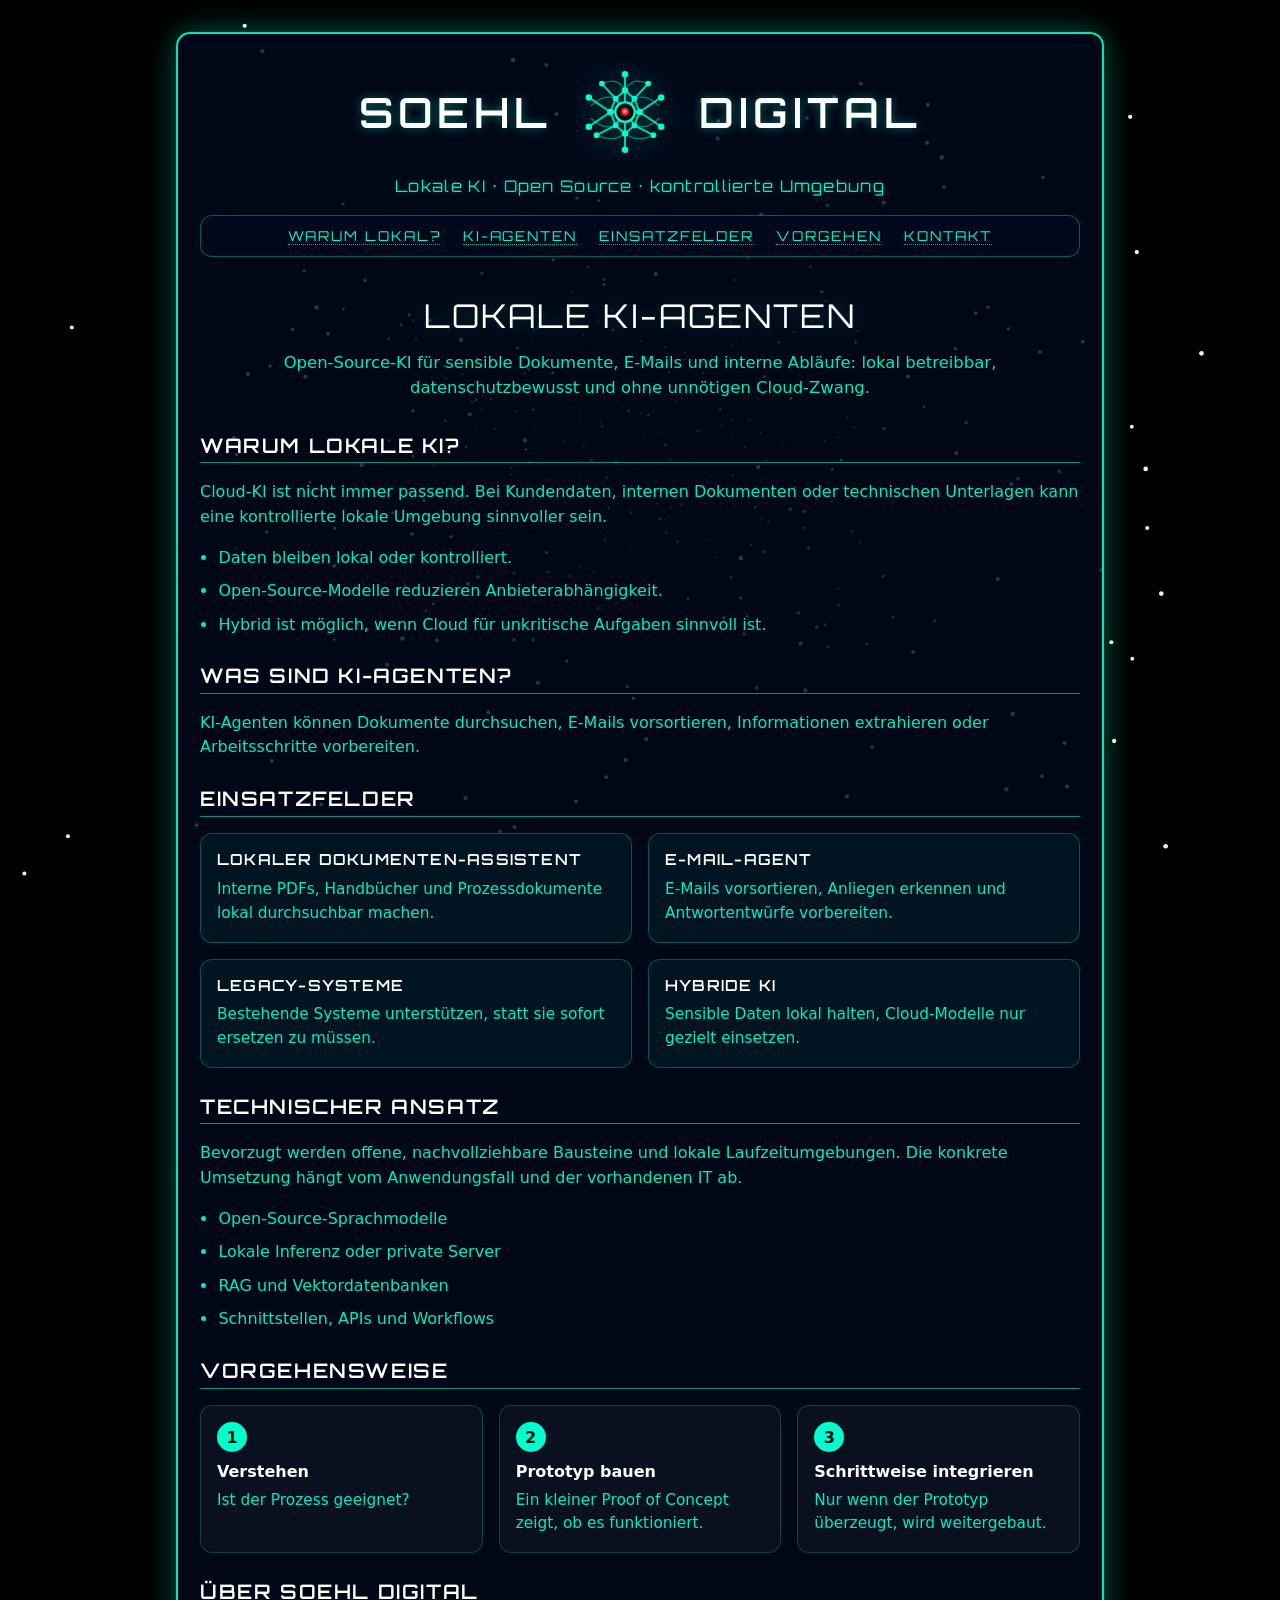
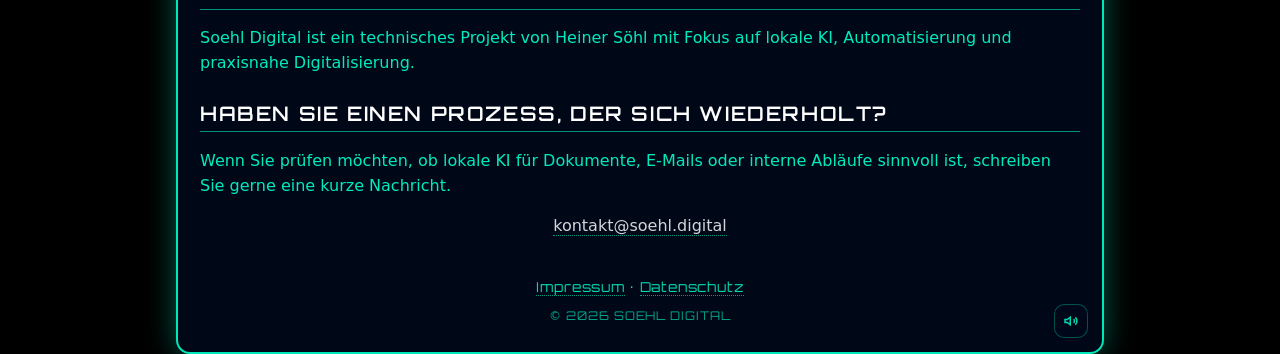
==== index.html @ 7be499fd "-" ====
﻿<!DOCTYPE html>
<html lang="de">
<head>
<meta charset="UTF-8">
<title>Soehl Digital – Lokale KI-Agenten mit Open-Source-Modellen</title>
<meta name="viewport" content="width=device-width, initial-scale=1.0">
<meta name="description" content="Soehl Digital entwickelt und erprobt lokale KI-Agenten auf Basis von Open-Source-Modellen – für sensible Dokumente, E-Mails und Geschäftsprozesse ohne unnötigen Cloud-Zwang.">
<meta name="robots" content="index,follow">
<link rel="canonical" href="https://soehl.digital/">

<!-- Open Graph -->
<meta property="og:type" content="website">
<meta property="og:url" content="https://soehl.digital/">
<meta property="og:title" content="Söhl Digital">
<meta property="og:description" content="Lokale KI-Agenten mit Open-Source-Modellen für sensible Dokumente, E-Mails und Geschäftsprozesse.">
<meta property="og:image" content="https://soehl.digital/og.png">

<meta name="twitter:card" content="summary_large_image">
<link rel="icon" href="/favicon.svg" type="image/svg+xml">

<style>
/* ===============================
   LOCAL FONT: Orbitron
   =============================== */
@font-face {
  font-family: "OrbitronLocal";
  src: url("/assets/fonts/orbitron-400.woff2") format("woff2");
  font-weight: 400;
  font-style: normal;
  font-display: swap;
}

@font-face {
  font-family: "OrbitronLocal";
  src: url("/assets/fonts/orbitron-600.woff2") format("woff2");
  font-weight: 600;
  font-style: normal;
  font-display: swap;
}

/* =============================== */

:root { color-scheme: dark; }

html, body {
  margin: 0;
  height: 100%;
  background: #000;
  color: #00FFCC;
  font-family:
    "Segoe UI",
    "Bahnschrift",
    system-ui,
    sans-serif;
}

/* --- STARFIELD --- */
#starfield{
  position: fixed;
  inset: 0;
  width: 100vw;
  height: 100vh;
  z-index: 0;
  pointer-events: none;
}

/* --- CONTENT --- */
.panel {
  position: relative;
  z-index: 2;
  max-width: 880px;
  margin: 2rem auto;
  padding: 1.4rem 1.4rem 1.8rem;
  background: rgba(0,10,30,.82);
  border: 2px solid rgba(0,255,204,.9);
  border-radius: 14px;
  box-shadow: 0 0 30px rgba(0,255,204,.35);
}

@supports not ((-webkit-backdrop-filter: blur(1px)) or (backdrop-filter: blur(1px))) {
  .panel {
    background: rgba(0,10,30,.60);
  }
  .navbar,
  .sound-toggle {
    backdrop-filter: none;
    -webkit-backdrop-filter: none;
  }
}

.brand {
  display: flex;
  align-items: center;
  justify-content: center;
  gap: clamp(.8rem, 3vw, 1.4rem);
  margin: .2rem 0 .75rem;
}

.brand-word {
  font-family: "OrbitronLocal", "Bahnschrift", "Segoe UI", system-ui, sans-serif;
  color: #fff;
  font-size: 2.6rem;
  letter-spacing: .12em;
  text-transform: uppercase;
  text-shadow: 0 0 10px rgba(0,255,204,.4);
}

.brand-logo {
  width: clamp(68px, 13vw, 104px);
  height: auto;
  flex: 0 0 auto;
  filter: drop-shadow(0 0 18px rgba(0,255,204,.38));
}

.tagline {
  font-family: "OrbitronLocal", "Bahnschrift", "Segoe UI", system-ui, sans-serif;
  text-align: center;
  letter-spacing: .08em;
  opacity: .95;
  margin-bottom: 1.2rem;
  text-shadow: 0 0 6px rgba(0,255,204,.25);
}

.hero {
  padding: 1rem 0 .4rem;
}

.hero-title {
  max-width: 760px;
  margin: 0 auto .9rem;
  color: #fff;
  font-family: "OrbitronLocal", "Bahnschrift", "Segoe UI", system-ui, sans-serif;
  font-size: clamp(1.35rem, 3.4vw, 2.05rem);
  line-height: 1.16;
  letter-spacing: .06em;
  text-align: center;
  text-transform: uppercase;
  text-shadow: 0 0 18px rgba(0,255,204,.22);
}

.hero-copy {
  max-width: 760px;
  margin: 0 auto;
  text-align: center;
}

.navbar {
  display: flex;
  justify-content: center;
  gap: 1.4rem;
  padding: .7rem;
  margin-bottom: 1.5rem;
  background: rgba(0,10,30,.6);
  border: 1px solid rgba(0,255,204,.35);
  border-radius: 12px;
  backdrop-filter: blur(8px);
}

.navbar a {
  font-family: "OrbitronLocal", "Bahnschrift", "Segoe UI", system-ui, sans-serif;
  color: #00FFCC;
  text-decoration: none;
  text-transform: uppercase;
  font-size: .85rem;
  letter-spacing: .14em;
  border-bottom: 1px dotted rgba(0,255,204,.7);
}

.navbar a:hover {
  color: #fff;
  border-color: #fff;
}

h2 {
  font-family: "OrbitronLocal", "Bahnschrift", "Segoe UI", system-ui, sans-serif;
  color: #fff;
  font-size: 1.25rem;
  letter-spacing: .08em;
  text-transform: uppercase;
  border-bottom: 1px solid rgba(0,255,204,.55);
  padding-bottom: .3rem;
  margin-top: 1.6rem;
}

p {
  font-size: 1rem;
  line-height: 1.55;
  opacity: .92;
}

strong {
  color: #fff;
}

.lead {
  font-size: 1.03rem;
  line-height: 1.55;
}

.grid {
  display: grid;
  grid-template-columns: repeat(2, minmax(0, 1fr));
  gap: 1rem;
  margin: 1rem 0 1.25rem;
}

.card {
  padding: 1rem;
  background: rgba(0,255,204,.055);
  border: 1px solid rgba(0,255,204,.28);
  border-radius: 12px;
}

.card h3 {
  font-family: "OrbitronLocal", "Bahnschrift", "Segoe UI", system-ui, sans-serif;
  margin: 0 0 .55rem;
  color: #fff;
  font-size: .95rem;
  letter-spacing: .08em;
  text-transform: uppercase;
}

.card p {
  margin: 0;
  font-size: .96rem;
}

.service-list {
  margin: .8rem 0 0;
  padding-left: 1.15rem;
}

.service-list li {
  margin: .55rem 0;
  line-height: 1.55;
  opacity: .92;
}

.steps {
  display: grid;
  grid-template-columns: repeat(3, minmax(0, 1fr));
  gap: 1rem;
  margin: 1rem 0 1.25rem;
}

.step {
  padding: 1rem;
  background: rgba(255,255,255,.035);
  border: 1px solid rgba(0,255,204,.22);
  border-radius: 12px;
}

.step-number {
  display: inline-grid;
  place-items: center;
  width: 30px;
  height: 30px;
  margin-bottom: .65rem;
  color: #00110e;
  background: #00FFCC;
  border-radius: 999px;
  font-weight: 700;
}

.step h3 {
  margin: 0 0 .45rem;
  color: #fff;
  font-size: 1rem;
}

.step p {
  margin: 0;
  font-size: .96rem;
}

.contact-mail {
  text-decoration: none;
  border-bottom: none;
  opacity: .9;
  color: #fff;
  border-bottom: 1px dotted rgba(0,255,204,.7);
}

.contact-line {
  text-align: center;
}

.contact-mail:hover {  
  color: #fff;
  border-bottom: 1px dotted #fff;
}


footer {
  font-family: "OrbitronLocal", "Bahnschrift", "Segoe UI", system-ui, sans-serif;
  text-align: center;
  margin-top: 2.4rem;
  font-size: .85rem;
  opacity: .85;
  letter-spacing: .06em;

  display: flex;
  flex-direction: column;
  align-items: center;
  gap: .45rem;
}

footer a{
  color:#00FFCC;
  text-decoration:none;
  border-bottom: 1px dotted rgba(0,255,204,.7);
}
footer a:hover{
  color:#fff;
  border-color:#fff;
}

/* --- Footer layout refinement --- */
.footer-links {
  margin-bottom: .4rem;
}

.footer-copy {
  font-size: .75rem;
  opacity: .75;
  letter-spacing: .08em;
}


/* --- SOUND TOGGLE (bottom-right in panel) --- */
.sound-toggle{
  position: absolute;
  right: 14px;
  bottom: 14px;
  z-index: 10;
  width: 34px;
  height: 34px;
  display: grid;
  place-items: center;
  background: rgba(0,10,30,.45);
  border: 1px solid rgba(0,255,204,.35);
  border-radius: 10px;
  cursor: pointer;
  user-select: none;
  -webkit-tap-highlight-color: transparent;
  backdrop-filter: blur(8px);
  opacity: .85;
  pointer-events: auto;
}
.sound-toggle:hover { opacity: 1; border-color: rgba(0,255,204,.65); }
.sound-toggle svg { width: 18px; height: 18px; fill: none; stroke: #00FFCC; stroke-width: 2; }
.sound-toggle .slash { display: none; }
.sound-toggle.muted .slash { display: block; }
.sound-toggle.muted .waves { opacity: .18; }

.sound-toggle {
  -webkit-tap-highlight-color: transparent;
  -webkit-appearance: none;
  appearance: none;
}

.sound-toggle:focus {
  outline: none;
}

.sound-toggle:focus-visible {
  outline: 2px solid rgba(0,255,204,.55);
  outline-offset: 4px;
  border-radius: 999px;
}

/* --- Mobile fixes --- */
@media (max-width: 560px) {
  .panel{
    margin: 1rem auto;
    padding: 1.1rem 1.0rem 1.3rem;
  }
  .brand{
    gap: .55rem;
  }
  .brand-word{
    font-size: clamp(1.35rem, 9vw, 2.05rem);
    letter-spacing: .07em;
  }
  .brand-logo{
    width: clamp(56px, 18vw, 72px);
  }
  .tagline{
    font-size: .95rem;
    letter-spacing: .06em;
  }
  .navbar{
    flex-wrap: wrap;
    gap: .7rem 1.0rem;
    padding: .65rem .7rem;
  }
  .navbar a{
    font-size: .78rem;
    letter-spacing: .10em;
    white-space: nowrap;
  }
  .grid{
    grid-template-columns: 1fr;
  }
  .steps{
    grid-template-columns: 1fr;
  }
  .sound-toggle{
    top: auto;
    right: 14px;
    bottom: 14px;
  }
}

/* Accessibility */
@media (prefers-reduced-motion: reduce) {
  #starfield { display: none; }
}
</style>
</head>

<body>

<canvas id="starfield"></canvas>

<div class="panel">
  <h1 class="brand" aria-label="Soehl Digital">
    <span class="brand-word">Soehl</span>
    <img class="brand-logo" src="/assets/logo.svg" alt="">
    <span class="brand-word">Digital</span>
  </h1>
  <div class="tagline">Lokale KI · Open Source · kontrollierte Umgebung</div>

  <nav class="navbar">
    <a href="#warum">Warum lokal?</a>
    <a href="#agenten">KI-Agenten</a>
    <a href="#einsatzfelder">Einsatzfelder</a>
    <a href="#vorgehen">Vorgehen</a>
    <a href="#kontakt">Kontakt</a>
  </nav>

  <section class="hero" id="start">
    <div class="hero-title">Lokale KI-Agenten</div>
    <p class="lead hero-copy">
      Open-Source-KI für sensible Dokumente, E-Mails und interne Abläufe:
      lokal betreibbar, datenschutzbewusst und ohne unnötigen Cloud-Zwang.
    </p>
  </section>

  <section id="warum">
    <h2>Warum lokale KI?</h2>
    <p>
      Cloud-KI ist nicht immer passend. Bei Kundendaten, internen Dokumenten oder technischen
      Unterlagen kann eine kontrollierte lokale Umgebung sinnvoller sein.
    </p>
    <ul class="service-list">
      <li>Daten bleiben lokal oder kontrolliert.</li>
      <li>Open-Source-Modelle reduzieren Anbieterabhängigkeit.</li>
      <li>Hybrid ist möglich, wenn Cloud für unkritische Aufgaben sinnvoll ist.</li>
    </ul>
  </section>

  <section id="agenten">
    <h2>Was sind KI-Agenten?</h2>
    <p>
      KI-Agenten können Dokumente durchsuchen, E-Mails vorsortieren, Informationen extrahieren
      oder Arbeitsschritte vorbereiten.
    </p>
  </section>

  <section id="einsatzfelder">
    <h2>Einsatzfelder</h2>
    <div class="grid">
      <article class="card">
        <h3>Lokaler Dokumenten-Assistent</h3>
        <p>Interne PDFs, Handbücher und Prozessdokumente lokal durchsuchbar machen.</p>
      </article>
      <article class="card">
        <h3>E-Mail-Agent</h3>
        <p>E-Mails vorsortieren, Anliegen erkennen und Antwortentwürfe vorbereiten.</p>
      </article>
      <article class="card">
        <h3>Legacy-Systeme</h3>
        <p>Bestehende Systeme unterstützen, statt sie sofort ersetzen zu müssen.</p>
      </article>
      <article class="card">
        <h3>Hybride KI</h3>
        <p>Sensible Daten lokal halten, Cloud-Modelle nur gezielt einsetzen.</p>
      </article>
    </div>
  </section>

  <section id="technik">
    <h2>Technischer Ansatz</h2>
    <p>
      Bevorzugt werden offene, nachvollziehbare Bausteine und lokale Laufzeitumgebungen.
      Die konkrete Umsetzung hängt vom Anwendungsfall und der vorhandenen IT ab.
    </p>
    <ul class="service-list">
      <li>Open-Source-Sprachmodelle</li>
      <li>Lokale Inferenz oder private Server</li>
      <li>RAG und Vektordatenbanken</li>
      <li>Schnittstellen, APIs und Workflows</li>
    </ul>
  </section>

  <section id="vorgehen">
    <h2>Vorgehensweise</h2>
    <div class="steps">
      <article class="step">
        <div class="step-number">1</div>
        <h3>Verstehen</h3>
        <p>Ist der Prozess geeignet?</p>
      </article>
      <article class="step">
        <div class="step-number">2</div>
        <h3>Prototyp bauen</h3>
        <p>Ein kleiner Proof of Concept zeigt, ob es funktioniert.</p>
      </article>
      <article class="step">
        <div class="step-number">3</div>
        <h3>Schrittweise integrieren</h3>
        <p>Nur wenn der Prototyp überzeugt, wird weitergebaut.</p>
      </article>
    </div>
  </section>

  <section id="ueber">
    <h2>Über Soehl Digital</h2>
    <p>
      Soehl Digital ist ein technisches Projekt von Heiner Söhl mit Fokus auf lokale KI,
      Automatisierung und praxisnahe Digitalisierung.
    </p>
  </section>

  <section id="kontakt">
    <h2>Haben Sie einen Prozess, der sich wiederholt?</h2>
    <p>
      Wenn Sie prüfen möchten, ob lokale KI für Dokumente, E-Mails oder interne Abläufe sinnvoll ist,
      schreiben Sie gerne eine kurze Nachricht.
    </p>
    <p class="contact-line"><a href="mailto:kontakt@soehl.digital" class="contact-mail">kontakt@soehl.digital</a></p>
  </section>

  <footer>
    <div class="footer-links">
      <a href="/impressum.html">Impressum</a> ·
      <a href="/datenschutz.html">Datenschutz</a>
    </div>
    <div class="footer-copy">
      © <span id="year"></span> SOEHL DIGITAL
    </div>
  </footer>

  <!-- Sound button INSIDE panel -->
  <button class="sound-toggle" id="soundBtn" type="button"
          aria-label="Sound umschalten" title="Sound">
    <svg viewBox="0 0 24 24" aria-hidden="true">
      <path d="M4 10v4h3l4 3V7L7 10H4z" />
      <path class="waves" d="M15.5 9.5a3.5 3.5 0 0 1 0 5" />
      <path class="waves" d="M17.8 7.2a6.5 6.5 0 0 1 0 9.6" />
      <path class="slash" d="M3 3l18 18" />
    </svg>
  </button>
</div>

<script>
(() => {
  // Canonical Host: redirect www -> non-www
  if (location.hostname === "www.soehl.digital") {
    location.replace("https://soehl.digital" + location.pathname + location.search + location.hash);
    return;
  }

  document.getElementById("year").textContent = new Date().getFullYear();

  // DOM refs early (used by starfield centering)
  const soundBtn   = document.getElementById("soundBtn");

  /* ===============================
     STARFIELD
     =============================== */
  const canvas = document.getElementById("starfield");
  const ctx = canvas.getContext("2d", { alpha: false });

  let w=0, h=0, cx=0, cy=0, dpr=1;
  let targetCX = 0, targetCY = 0;
  let stars = [];

  const STAR_SPEED = 1.25;

  // animation run state
  let rafId = 0;
  let running = false;

  function resize() {
    dpr = window.devicePixelRatio || 1;
    w = Math.floor(window.innerWidth * dpr);
    h = Math.floor(window.innerHeight * dpr);
    canvas.width = w;
    canvas.height = h;

    // current center (smoothed towards target)
    cx = w / 2;
    cy = h / 2;

    // default target is viewport center
    targetCX = cx;
    targetCY = cy;

    const count = Math.min(1500, Math.floor((window.innerWidth * window.innerHeight) / 1800));
    stars = Array.from({ length: count }, () => newStar(true));
  }

  function newStar(randomZ) {
    return {
      x: (Math.random() * 2 - 1) * (w/2),
      y: (Math.random() * 2 - 1) * (h/2),
      z: randomZ ? Math.random() * (w/2) : (w/2)
    };
  }

  function centerOnViewport() {
    targetCX = w / 2;
    targetCY = h / 2;
  }

  function draw(now) {
    if (!running) return;

    // smooth center follow (so it's visually elegant)
    const FOLLOW = 0.005; 
    cx += (targetCX - cx) * FOLLOW;
    cy += (targetCY - cy) * FOLLOW;

    ctx.fillStyle = "#000";
    ctx.fillRect(0, 0, w, h);

    const halfW = w / 2;

    for (let i = 0; i < stars.length; i++) {
      const s = stars[i];

      const k = 128 / s.z;
      const x = s.x * k + cx;
      const y = s.y * k + cy;

      s.z -= STAR_SPEED;

      if (s.z <= 1 || x < 0 || x > w || y < 0 || y > h) {
        stars[i] = newStar(false);
        continue;
      }

      const t = 1 - s.z / halfW;
      const alpha = Math.min(1, t + 0.25);
      const r = Math.max(0.7 * dpr, t * 2.5 * dpr);

      ctx.beginPath();
      ctx.arc(x, y, r, 0, Math.PI * 2);
      ctx.fillStyle = `rgba(220,255,250,${alpha})`;
      ctx.fill();
    }

    audioTick();
    rafId = requestAnimationFrame(draw);
  }

  function startAnim() {
    if (running) return;
    running = true;
    rafId = requestAnimationFrame(draw);
  }

  function stopAnim() {
    running = false;
    if (rafId) cancelAnimationFrame(rafId);
    rafId = 0;
  }

  function pokeActivity() {
    if (!running) startAnim();
  }

  window.addEventListener("resize", () => {
    resize();
    centerOnViewport();
    pokeActivity();
  });

  window.addEventListener("visibilitychange", () => {
    if (document.hidden) stopAnim();
    else startAnim();
  });

  window.addEventListener("load", () => {
    resize();
    startAnim();
  });

  /* ===============================
     AMBIENT AUDIO (default on, optional mute)
     =============================== */
  let audioCtx = null;
  let master = null;
  let humGain = null;
  let humLP = null;
  let startedAudio = false;
  let muted = false;

  function createNoiseBuffer(ctx, seconds = 2.0) {
    const sampleRate = ctx.sampleRate;
    const length = Math.floor(sampleRate * seconds);
    const buffer = ctx.createBuffer(1, length, sampleRate);
    const data = buffer.getChannelData(0);

    let last = 0;
    for (let i = 0; i < length; i++) {
      const white = Math.random() * 2 - 1;
      last = (last + 0.02 * white) / 1.02;
      data[i] = last * 2.0;
    }
    return buffer;
  }

  function startAudio() {
    if (startedAudio || !("AudioContext" in window || "webkitAudioContext" in window)) return;
    startedAudio = true;

    audioCtx = new (window.AudioContext || window.webkitAudioContext)();

    master = audioCtx.createGain();
    master.gain.value = muted ? 0.0 : 0.12;
    master.connect(audioCtx.destination);

    const humSrc = audioCtx.createBufferSource();
    humSrc.buffer = createNoiseBuffer(audioCtx, 2.0);
    humSrc.loop = true;

    humLP = audioCtx.createBiquadFilter();
    humLP.type = "lowpass";
    humLP.frequency.value = 150;
    humLP.Q.value = 0.7;

    const humHP = audioCtx.createBiquadFilter();
    humHP.type = "highpass";
    humHP.frequency.value = 18;
    humHP.Q.value = 0.7;

    humGain = audioCtx.createGain();
    humGain.gain.value = 0.82;

    const humLFO = audioCtx.createOscillator();
    humLFO.type = "sine";
    humLFO.frequency.value = 0.08;
    const humLFOGain = audioCtx.createGain();
    humLFOGain.gain.value = 0.10;
    humLFO.connect(humLFOGain).connect(humGain.gain);

    humSrc.connect(humLP).connect(humHP).connect(humGain).connect(master);
    humSrc.start();
    humLFO.start();
  }

  function tryResumeAudio() {
    startAudio();
    if (!audioCtx || muted || audioCtx.state !== "suspended") return;
    audioCtx.resume().catch(() => {});
  }

  function applyMute(immediate = false) {
    soundBtn.classList.toggle("muted", muted);
    soundBtn.setAttribute("aria-label", muted ? "Sound einschalten" : "Sound ausschalten");

    if (!master || !audioCtx) return;
    const target = muted ? 0.0 : 0.12;
    if (immediate) master.gain.value = target;
    else master.gain.setTargetAtTime(target, audioCtx.currentTime, 0.04);
  }

  function audioTick() {
    if (!startedAudio || !audioCtx || !humGain || !humLP) return;

    const pulse = 0.5 + Math.sin(performance.now() / 2400) * 0.5;
    humGain.gain.setTargetAtTime(0.78 + pulse * 0.10, audioCtx.currentTime, 0.08);
    humLP.frequency.setTargetAtTime(135 + pulse * 45, audioCtx.currentTime, 0.08);
  }

  soundBtn.addEventListener("click", (e) => {
    e.preventDefault();
    e.stopPropagation();

    startAudio();
    muted = !muted;
    if (!muted) tryResumeAudio();
    applyMute(false);
    pokeActivity();
  });

  document.addEventListener("pointerdown", () => {
    if (!muted) tryResumeAudio();
  }, { once: true });

  window.addEventListener("load", () => {
    startAudio();
    tryResumeAudio();
    applyMute(true);
  });

})();
</script>

</body>
</html>
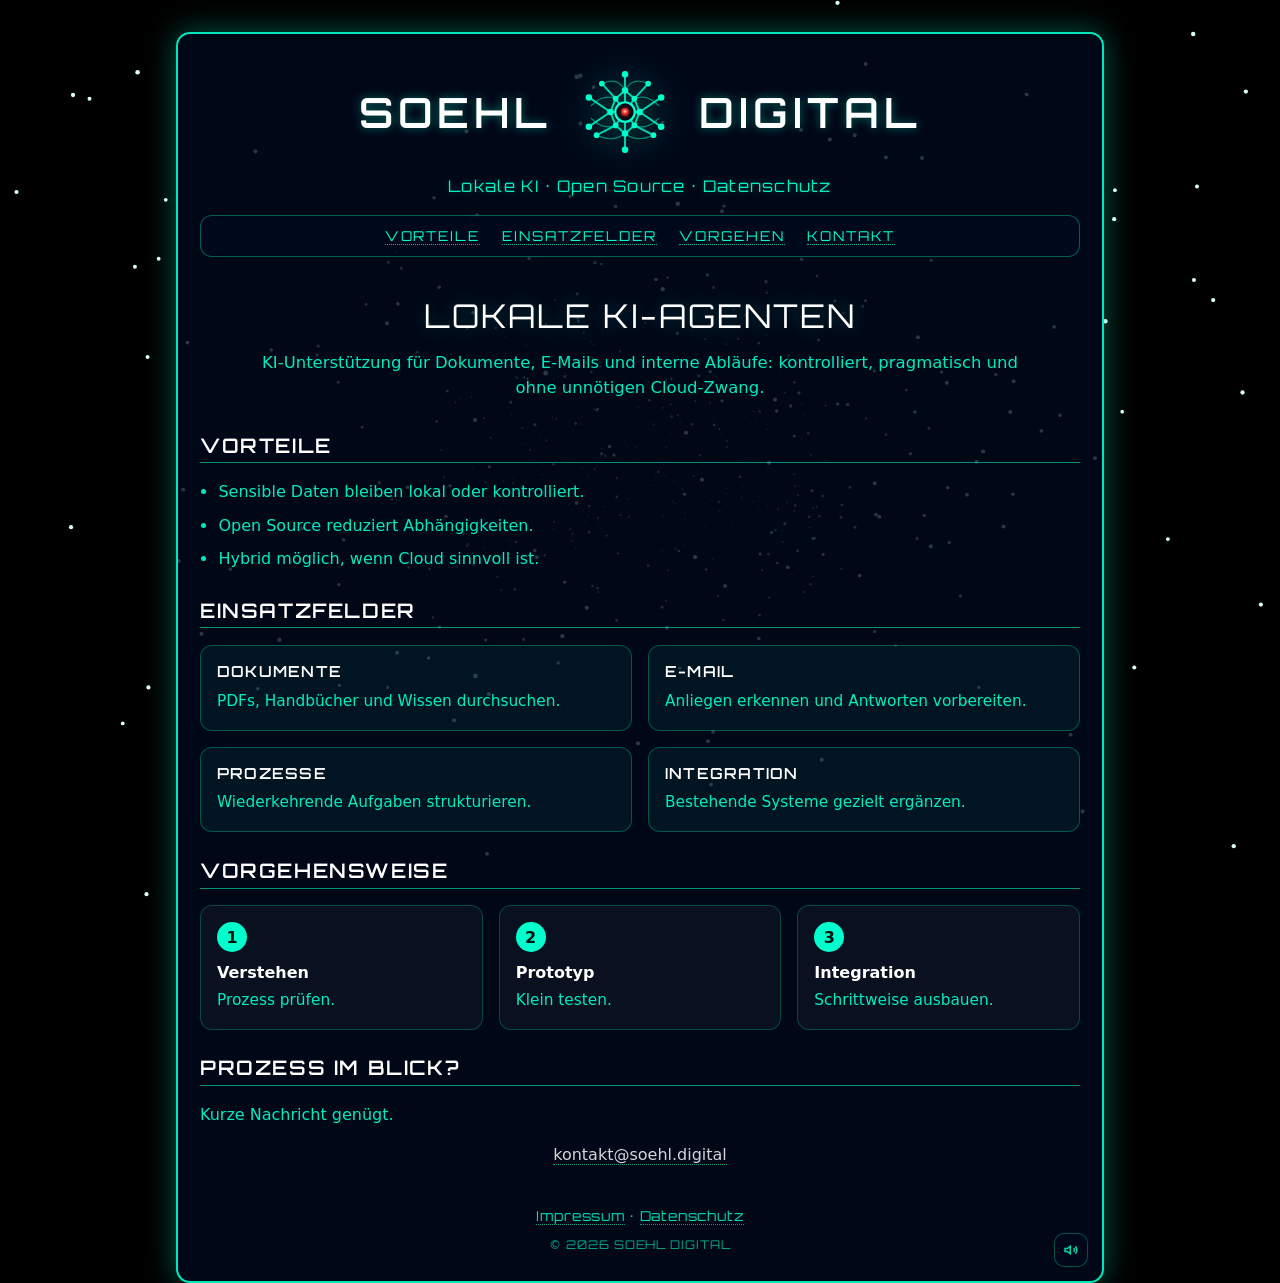
==== commit f16ccab4: "-" ====
--- a/index.html
+++ b/index.html
@@ -429,11 +429,10 @@
     <img class="brand-logo" src="/assets/logo.svg" alt="">
     <span class="brand-word">Digital</span>
   </h1>
-  <div class="tagline">Lokale KI · Open Source · kontrollierte Umgebung</div>
+  <div class="tagline">Lokale KI · Open Source · Datenschutz</div>
 
   <nav class="navbar">
-    <a href="#warum">Warum lokal?</a>
-    <a href="#agenten">KI-Agenten</a>
+    <a href="#warum">Vorteile</a>
     <a href="#einsatzfelder">Einsatzfelder</a>
     <a href="#vorgehen">Vorgehen</a>
     <a href="#kontakt">Kontakt</a>
@@ -442,66 +441,40 @@
   <section class="hero" id="start">
     <div class="hero-title">Lokale KI-Agenten</div>
     <p class="lead hero-copy">
-      Open-Source-KI für sensible Dokumente, E-Mails und interne Abläufe:
-      lokal betreibbar, datenschutzbewusst und ohne unnötigen Cloud-Zwang.
+      KI-Unterstützung für Dokumente, E-Mails und interne Abläufe:
+      kontrolliert, pragmatisch und ohne unnötigen Cloud-Zwang.
     </p>
   </section>
 
   <section id="warum">
-    <h2>Warum lokale KI?</h2>
-    <p>
-      Cloud-KI ist nicht immer passend. Bei Kundendaten, internen Dokumenten oder technischen
-      Unterlagen kann eine kontrollierte lokale Umgebung sinnvoller sein.
-    </p>
+    <h2>Vorteile</h2>
     <ul class="service-list">
-      <li>Daten bleiben lokal oder kontrolliert.</li>
-      <li>Open-Source-Modelle reduzieren Anbieterabhängigkeit.</li>
-      <li>Hybrid ist möglich, wenn Cloud für unkritische Aufgaben sinnvoll ist.</li>
+      <li>Sensible Daten bleiben lokal oder kontrolliert.</li>
+      <li>Open Source reduziert Abhängigkeiten.</li>
+      <li>Hybrid möglich, wenn Cloud sinnvoll ist.</li>
     </ul>
-  </section>
-
-  <section id="agenten">
-    <h2>Was sind KI-Agenten?</h2>
-    <p>
-      KI-Agenten können Dokumente durchsuchen, E-Mails vorsortieren, Informationen extrahieren
-      oder Arbeitsschritte vorbereiten.
-    </p>
   </section>
 
   <section id="einsatzfelder">
     <h2>Einsatzfelder</h2>
     <div class="grid">
       <article class="card">
-        <h3>Lokaler Dokumenten-Assistent</h3>
-        <p>Interne PDFs, Handbücher und Prozessdokumente lokal durchsuchbar machen.</p>
+        <h3>Dokumente</h3>
+        <p>PDFs, Handbücher und Wissen durchsuchen.</p>
       </article>
       <article class="card">
-        <h3>E-Mail-Agent</h3>
-        <p>E-Mails vorsortieren, Anliegen erkennen und Antwortentwürfe vorbereiten.</p>
+        <h3>E-Mail</h3>
+        <p>Anliegen erkennen und Antworten vorbereiten.</p>
       </article>
       <article class="card">
-        <h3>Legacy-Systeme</h3>
-        <p>Bestehende Systeme unterstützen, statt sie sofort ersetzen zu müssen.</p>
+        <h3>Prozesse</h3>
+        <p>Wiederkehrende Aufgaben strukturieren.</p>
       </article>
       <article class="card">
-        <h3>Hybride KI</h3>
-        <p>Sensible Daten lokal halten, Cloud-Modelle nur gezielt einsetzen.</p>
+        <h3>Integration</h3>
+        <p>Bestehende Systeme gezielt ergänzen.</p>
       </article>
     </div>
-  </section>
-
-  <section id="technik">
-    <h2>Technischer Ansatz</h2>
-    <p>
-      Bevorzugt werden offene, nachvollziehbare Bausteine und lokale Laufzeitumgebungen.
-      Die konkrete Umsetzung hängt vom Anwendungsfall und der vorhandenen IT ab.
-    </p>
-    <ul class="service-list">
-      <li>Open-Source-Sprachmodelle</li>
-      <li>Lokale Inferenz oder private Server</li>
-      <li>RAG und Vektordatenbanken</li>
-      <li>Schnittstellen, APIs und Workflows</li>
-    </ul>
   </section>
 
   <section id="vorgehen">
@@ -510,34 +483,25 @@
       <article class="step">
         <div class="step-number">1</div>
         <h3>Verstehen</h3>
-        <p>Ist der Prozess geeignet?</p>
+        <p>Prozess prüfen.</p>
       </article>
       <article class="step">
         <div class="step-number">2</div>
-        <h3>Prototyp bauen</h3>
-        <p>Ein kleiner Proof of Concept zeigt, ob es funktioniert.</p>
+        <h3>Prototyp</h3>
+        <p>Klein testen.</p>
       </article>
       <article class="step">
         <div class="step-number">3</div>
-        <h3>Schrittweise integrieren</h3>
-        <p>Nur wenn der Prototyp überzeugt, wird weitergebaut.</p>
+        <h3>Integration</h3>
+        <p>Schrittweise ausbauen.</p>
       </article>
     </div>
   </section>
 
-  <section id="ueber">
-    <h2>Über Soehl Digital</h2>
+  <section id="kontakt">
+    <h2>Prozess im Blick?</h2>
     <p>
-      Soehl Digital ist ein technisches Projekt von Heiner Söhl mit Fokus auf lokale KI,
-      Automatisierung und praxisnahe Digitalisierung.
-    </p>
-  </section>
-
-  <section id="kontakt">
-    <h2>Haben Sie einen Prozess, der sich wiederholt?</h2>
-    <p>
-      Wenn Sie prüfen möchten, ob lokale KI für Dokumente, E-Mails oder interne Abläufe sinnvoll ist,
-      schreiben Sie gerne eine kurze Nachricht.
+      Kurze Nachricht genügt.
     </p>
     <p class="contact-line"><a href="mailto:kontakt@soehl.digital" class="contact-mail">kontakt@soehl.digital</a></p>
   </section>
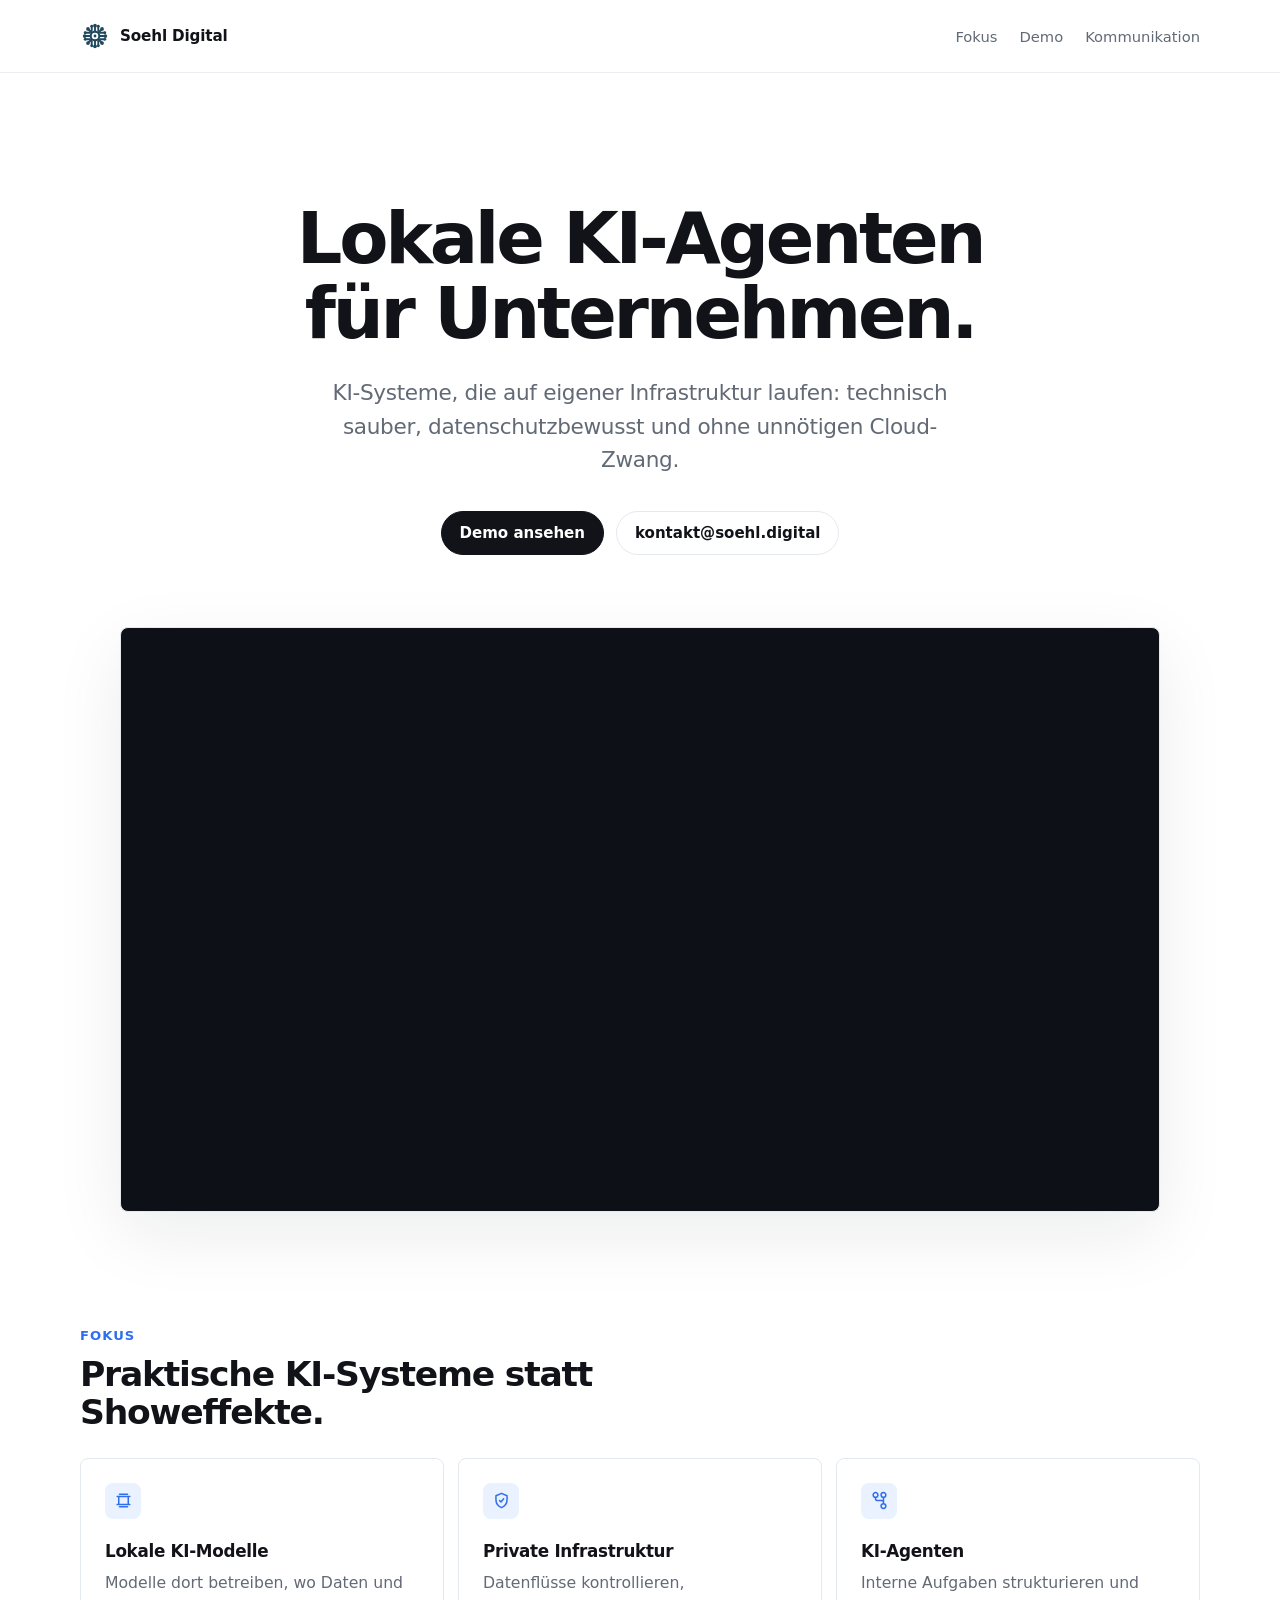
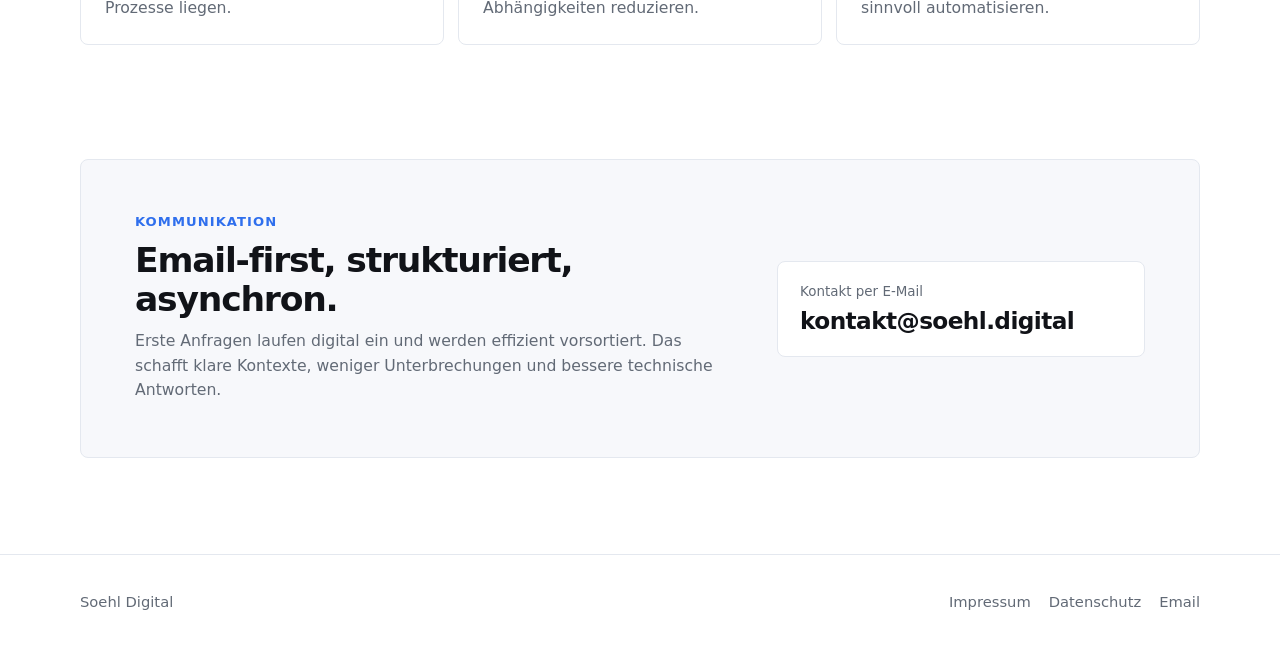
==== commit 727e24c3: "überarbeitet" ====
--- a/index.html
+++ b/index.html
@@ -1,778 +1,582 @@
-﻿<!DOCTYPE html>
+<!DOCTYPE html>
 <html lang="de">
 <head>
 <meta charset="UTF-8">
-<title>Soehl Digital – Lokale KI-Agenten mit Open-Source-Modellen</title>
 <meta name="viewport" content="width=device-width, initial-scale=1.0">
-<meta name="description" content="Soehl Digital entwickelt und erprobt lokale KI-Agenten auf Basis von Open-Source-Modellen – für sensible Dokumente, E-Mails und Geschäftsprozesse ohne unnötigen Cloud-Zwang.">
+<title>Soehl Digital - Lokale KI-Agenten für Unternehmen</title>
+<meta name="description" content="Soehl Digital entwickelt lokale und private KI-Systeme, KI-Agenten und Automatisierung für Unternehmen - pragmatisch, technisch sauber und ohne Cloud-Zwang.">
 <meta name="robots" content="index,follow">
+<meta name="theme-color" content="#ffffff">
 <link rel="canonical" href="https://soehl.digital/">
-
-<!-- Open Graph -->
+<link rel="icon" href="/favicon.svg" type="image/svg+xml">
+
 <meta property="og:type" content="website">
 <meta property="og:url" content="https://soehl.digital/">
-<meta property="og:title" content="Söhl Digital">
-<meta property="og:description" content="Lokale KI-Agenten mit Open-Source-Modellen für sensible Dokumente, E-Mails und Geschäftsprozesse.">
+<meta property="og:title" content="Soehl Digital - Lokale KI-Agenten">
+<meta property="og:description" content="Private AI-Systeme und KI-Agenten, die auf eigener Infrastruktur laufen.">
 <meta property="og:image" content="https://soehl.digital/og.png">
-
+<meta property="og:locale" content="de_DE">
 <meta name="twitter:card" content="summary_large_image">
-<link rel="icon" href="/favicon.svg" type="image/svg+xml">
 
 <style>
-/* ===============================
-   LOCAL FONT: Orbitron
-   =============================== */
-@font-face {
-  font-family: "OrbitronLocal";
-  src: url("/assets/fonts/orbitron-400.woff2") format("woff2");
-  font-weight: 400;
-  font-style: normal;
-  font-display: swap;
-}
-
-@font-face {
-  font-family: "OrbitronLocal";
-  src: url("/assets/fonts/orbitron-600.woff2") format("woff2");
-  font-weight: 600;
-  font-style: normal;
-  font-display: swap;
-}
-
-/* =============================== */
-
-:root { color-scheme: dark; }
-
-html, body {
+:root {
+  color-scheme: light;
+  --bg: #ffffff;
+  --surface: #f7f8fb;
+  --surface-strong: #eef2f7;
+  --text: #111318;
+  --muted: #626a76;
+  --line: #e4e8ef;
+  --accent: #2f6fed;
+  --accent-soft: #eaf1ff;
+  --shadow: 0 22px 70px rgba(17, 24, 39, .08);
+  --radius: 8px;
+}
+
+* {
+  box-sizing: border-box;
+}
+
+html {
+  scroll-behavior: smooth;
+}
+
+body {
   margin: 0;
-  height: 100%;
-  background: #000;
-  color: #00FFCC;
-  font-family:
-    "Segoe UI",
-    "Bahnschrift",
-    system-ui,
-    sans-serif;
-}
-
-/* --- STARFIELD --- */
-#starfield{
-  position: fixed;
-  inset: 0;
-  width: 100vw;
-  height: 100vh;
-  z-index: 0;
-  pointer-events: none;
-}
-
-/* --- CONTENT --- */
-.panel {
-  position: relative;
-  z-index: 2;
-  max-width: 880px;
-  margin: 2rem auto;
-  padding: 1.4rem 1.4rem 1.8rem;
-  background: rgba(0,10,30,.82);
-  border: 2px solid rgba(0,255,204,.9);
-  border-radius: 14px;
-  box-shadow: 0 0 30px rgba(0,255,204,.35);
-}
-
-@supports not ((-webkit-backdrop-filter: blur(1px)) or (backdrop-filter: blur(1px))) {
-  .panel {
-    background: rgba(0,10,30,.60);
-  }
-  .navbar,
-  .sound-toggle {
-    backdrop-filter: none;
-    -webkit-backdrop-filter: none;
-  }
-}
-
-.brand {
+  background: var(--bg);
+  color: var(--text);
+  font-family: Inter, ui-sans-serif, system-ui, -apple-system, BlinkMacSystemFont, "Segoe UI", sans-serif;
+  text-rendering: optimizeLegibility;
+  -webkit-font-smoothing: antialiased;
+  overflow-x: hidden;
+}
+
+a {
+  color: inherit;
+  text-decoration: none;
+}
+
+.site-header {
+  position: sticky;
+  top: 0;
+  z-index: 10;
+  background: rgba(255, 255, 255, .86);
+  border-bottom: 1px solid rgba(228, 232, 239, .78);
+  backdrop-filter: blur(16px);
+}
+
+.nav {
+  width: min(1120px, calc(100% - 40px));
+  min-height: 72px;
+  margin: 0 auto;
   display: flex;
   align-items: center;
-  justify-content: center;
-  gap: clamp(.8rem, 3vw, 1.4rem);
-  margin: .2rem 0 .75rem;
-}
-
-.brand-word {
-  font-family: "OrbitronLocal", "Bahnschrift", "Segoe UI", system-ui, sans-serif;
-  color: #fff;
-  font-size: 2.6rem;
-  letter-spacing: .12em;
-  text-transform: uppercase;
-  text-shadow: 0 0 10px rgba(0,255,204,.4);
-}
-
-.brand-logo {
-  width: clamp(68px, 13vw, 104px);
-  height: auto;
-  flex: 0 0 auto;
-  filter: drop-shadow(0 0 18px rgba(0,255,204,.38));
-}
-
-.tagline {
-  font-family: "OrbitronLocal", "Bahnschrift", "Segoe UI", system-ui, sans-serif;
+  justify-content: space-between;
+  gap: 24px;
+}
+
+.brand {
+  display: inline-flex;
+  align-items: center;
+  gap: 10px;
+  font-size: .95rem;
+  font-weight: 650;
+  letter-spacing: -.01em;
+}
+
+.brand img {
+  width: 30px;
+  height: 30px;
+}
+
+.nav-links {
+  display: flex;
+  align-items: center;
+  gap: 22px;
+  color: var(--muted);
+  font-size: .92rem;
+}
+
+.nav-links a {
+  transition: color .18s ease;
+}
+
+.nav-links a:hover {
+  color: var(--text);
+}
+
+.page {
+  overflow: hidden;
+}
+
+.section {
+  width: min(1120px, calc(100% - 40px));
+  margin: 0 auto;
+}
+
+.hero {
+  padding: clamp(72px, 10vw, 132px) 0 56px;
   text-align: center;
-  letter-spacing: .08em;
-  opacity: .95;
-  margin-bottom: 1.2rem;
-  text-shadow: 0 0 6px rgba(0,255,204,.25);
-}
-
-.hero {
-  padding: 1rem 0 .4rem;
-}
-
-.hero-title {
-  max-width: 760px;
-  margin: 0 auto .9rem;
-  color: #fff;
-  font-family: "OrbitronLocal", "Bahnschrift", "Segoe UI", system-ui, sans-serif;
-  font-size: clamp(1.35rem, 3.4vw, 2.05rem);
-  line-height: 1.16;
-  letter-spacing: .06em;
-  text-align: center;
-  text-transform: uppercase;
-  text-shadow: 0 0 18px rgba(0,255,204,.22);
-}
-
-.hero-copy {
-  max-width: 760px;
+}
+
+h1,
+h2,
+h3,
+p {
+  margin: 0;
+  overflow-wrap: break-word;
+}
+
+h1 {
+  max-width: 920px;
   margin: 0 auto;
-  text-align: center;
-}
-
-.navbar {
+  font-size: clamp(2.35rem, 5.6vw, 4.8rem);
+  line-height: 1.04;
+  letter-spacing: -.045em;
+}
+
+.hero-subline {
+  max-width: 650px;
+  margin: 26px auto 0;
+  color: var(--muted);
+  font-size: clamp(1.08rem, 2.4vw, 1.35rem);
+  line-height: 1.55;
+  letter-spacing: -.015em;
+  overflow-wrap: break-word;
+}
+
+.actions {
   display: flex;
   justify-content: center;
-  gap: 1.4rem;
-  padding: .7rem;
-  margin-bottom: 1.5rem;
-  background: rgba(0,10,30,.6);
-  border: 1px solid rgba(0,255,204,.35);
-  border-radius: 12px;
-  backdrop-filter: blur(8px);
-}
-
-.navbar a {
-  font-family: "OrbitronLocal", "Bahnschrift", "Segoe UI", system-ui, sans-serif;
-  color: #00FFCC;
-  text-decoration: none;
-  text-transform: uppercase;
-  font-size: .85rem;
-  letter-spacing: .14em;
-  border-bottom: 1px dotted rgba(0,255,204,.7);
-}
-
-.navbar a:hover {
+  flex-wrap: wrap;
+  gap: 12px;
+  margin-top: 34px;
+}
+
+.button {
+  display: inline-flex;
+  align-items: center;
+  justify-content: center;
+  min-height: 44px;
+  padding: 0 18px;
+  border: 1px solid var(--line);
+  border-radius: 999px;
+  font-weight: 600;
+  font-size: .94rem;
+  transition: transform .18s ease, border-color .18s ease, background .18s ease;
+}
+
+.button.primary {
+  background: var(--text);
+  border-color: var(--text);
   color: #fff;
-  border-color: #fff;
-}
-
-h2 {
-  font-family: "OrbitronLocal", "Bahnschrift", "Segoe UI", system-ui, sans-serif;
-  color: #fff;
-  font-size: 1.25rem;
+}
+
+.button.secondary {
+  background: #fff;
+  color: var(--text);
+}
+
+.button:hover {
+  transform: translateY(-1px);
+  border-color: #cbd3df;
+}
+
+.video-stage {
+  margin-top: clamp(44px, 7vw, 72px);
+}
+
+.video-shell {
+  position: relative;
+  width: min(1040px, 100%);
+  margin: 0 auto;
+  overflow: hidden;
+  border: 1px solid var(--line);
+  border-radius: 8px;
+  background: #0d1117;
+  box-shadow: var(--shadow);
+  aspect-ratio: 16 / 9;
+}
+
+.video-shell iframe {
+  position: absolute;
+  inset: 0;
+  width: 100%;
+  height: 100%;
+  border: 0;
+}
+
+.sr-only {
+  position: absolute;
+  width: 1px;
+  height: 1px;
+  padding: 0;
+  margin: -1px;
+  overflow: hidden;
+  clip: rect(0, 0, 0, 0);
+  white-space: nowrap;
+  border: 0;
+}
+
+.focus {
+  padding: 60px 0 42px;
+}
+
+.section-heading {
+  max-width: 700px;
+  margin-bottom: 26px;
+}
+
+.section-kicker {
+  margin-bottom: 12px;
+  color: var(--accent);
+  font-size: .82rem;
+  font-weight: 700;
   letter-spacing: .08em;
   text-transform: uppercase;
-  border-bottom: 1px solid rgba(0,255,204,.55);
-  padding-bottom: .3rem;
-  margin-top: 1.6rem;
-}
-
-p {
-  font-size: 1rem;
-  line-height: 1.55;
-  opacity: .92;
-}
-
-strong {
-  color: #fff;
-}
-
-.lead {
-  font-size: 1.03rem;
-  line-height: 1.55;
-}
-
-.grid {
-  display: grid;
-  grid-template-columns: repeat(2, minmax(0, 1fr));
-  gap: 1rem;
-  margin: 1rem 0 1.25rem;
-}
-
-.card {
-  padding: 1rem;
-  background: rgba(0,255,204,.055);
-  border: 1px solid rgba(0,255,204,.28);
-  border-radius: 12px;
-}
-
-.card h3 {
-  font-family: "OrbitronLocal", "Bahnschrift", "Segoe UI", system-ui, sans-serif;
-  margin: 0 0 .55rem;
-  color: #fff;
-  font-size: .95rem;
-  letter-spacing: .08em;
-  text-transform: uppercase;
-}
-
-.card p {
-  margin: 0;
-  font-size: .96rem;
-}
-
-.service-list {
-  margin: .8rem 0 0;
-  padding-left: 1.15rem;
-}
-
-.service-list li {
-  margin: .55rem 0;
-  line-height: 1.55;
-  opacity: .92;
-}
-
-.steps {
+}
+
+h2 {
+  font-size: clamp(1.45rem, 2.7vw, 2.35rem);
+  line-height: 1.12;
+  letter-spacing: -.035em;
+}
+
+.focus-grid {
   display: grid;
   grid-template-columns: repeat(3, minmax(0, 1fr));
-  gap: 1rem;
-  margin: 1rem 0 1.25rem;
-}
-
-.step {
-  padding: 1rem;
-  background: rgba(255,255,255,.035);
-  border: 1px solid rgba(0,255,204,.22);
-  border-radius: 12px;
-}
-
-.step-number {
-  display: inline-grid;
-  place-items: center;
-  width: 30px;
-  height: 30px;
-  margin-bottom: .65rem;
-  color: #00110e;
-  background: #00FFCC;
-  border-radius: 999px;
-  font-weight: 700;
-}
-
-.step h3 {
-  margin: 0 0 .45rem;
-  color: #fff;
-  font-size: 1rem;
-}
-
-.step p {
-  margin: 0;
-  font-size: .96rem;
-}
-
-.contact-mail {
-  text-decoration: none;
-  border-bottom: none;
-  opacity: .9;
-  color: #fff;
-  border-bottom: 1px dotted rgba(0,255,204,.7);
-}
-
-.contact-line {
-  text-align: center;
-}
-
-.contact-mail:hover {  
-  color: #fff;
-  border-bottom: 1px dotted #fff;
-}
-
-
-footer {
-  font-family: "OrbitronLocal", "Bahnschrift", "Segoe UI", system-ui, sans-serif;
-  text-align: center;
-  margin-top: 2.4rem;
-  font-size: .85rem;
-  opacity: .85;
-  letter-spacing: .06em;
-
-  display: flex;
-  flex-direction: column;
-  align-items: center;
-  gap: .45rem;
-}
-
-footer a{
-  color:#00FFCC;
-  text-decoration:none;
-  border-bottom: 1px dotted rgba(0,255,204,.7);
-}
-footer a:hover{
-  color:#fff;
-  border-color:#fff;
-}
-
-/* --- Footer layout refinement --- */
-.footer-links {
-  margin-bottom: .4rem;
-}
-
-.footer-copy {
-  font-size: .75rem;
-  opacity: .75;
-  letter-spacing: .08em;
-}
-
-
-/* --- SOUND TOGGLE (bottom-right in panel) --- */
-.sound-toggle{
-  position: absolute;
-  right: 14px;
-  bottom: 14px;
-  z-index: 10;
-  width: 34px;
-  height: 34px;
+  gap: 14px;
+}
+
+.card {
+  min-height: 180px;
+  padding: 24px;
+  border: 1px solid var(--line);
+  border-radius: var(--radius);
+  background: #fff;
+  transition: transform .18s ease, border-color .18s ease, box-shadow .18s ease;
+}
+
+.card:hover {
+  transform: translateY(-2px);
+  border-color: #d3d9e4;
+  box-shadow: 0 18px 45px rgba(17, 24, 39, .06);
+}
+
+.icon {
   display: grid;
   place-items: center;
-  background: rgba(0,10,30,.45);
-  border: 1px solid rgba(0,255,204,.35);
-  border-radius: 10px;
-  cursor: pointer;
-  user-select: none;
-  -webkit-tap-highlight-color: transparent;
-  backdrop-filter: blur(8px);
-  opacity: .85;
-  pointer-events: auto;
-}
-.sound-toggle:hover { opacity: 1; border-color: rgba(0,255,204,.65); }
-.sound-toggle svg { width: 18px; height: 18px; fill: none; stroke: #00FFCC; stroke-width: 2; }
-.sound-toggle .slash { display: none; }
-.sound-toggle.muted .slash { display: block; }
-.sound-toggle.muted .waves { opacity: .18; }
-
-.sound-toggle {
-  -webkit-tap-highlight-color: transparent;
-  -webkit-appearance: none;
-  appearance: none;
-}
-
-.sound-toggle:focus {
-  outline: none;
-}
-
-.sound-toggle:focus-visible {
-  outline: 2px solid rgba(0,255,204,.55);
-  outline-offset: 4px;
-  border-radius: 999px;
-}
-
-/* --- Mobile fixes --- */
-@media (max-width: 560px) {
-  .panel{
-    margin: 1rem auto;
-    padding: 1.1rem 1.0rem 1.3rem;
-  }
-  .brand{
-    gap: .55rem;
-  }
-  .brand-word{
-    font-size: clamp(1.35rem, 9vw, 2.05rem);
-    letter-spacing: .07em;
-  }
-  .brand-logo{
-    width: clamp(56px, 18vw, 72px);
-  }
-  .tagline{
-    font-size: .95rem;
-    letter-spacing: .06em;
-  }
-  .navbar{
-    flex-wrap: wrap;
-    gap: .7rem 1.0rem;
-    padding: .65rem .7rem;
-  }
-  .navbar a{
-    font-size: .78rem;
-    letter-spacing: .10em;
-    white-space: nowrap;
-  }
-  .grid{
+  width: 36px;
+  height: 36px;
+  margin-bottom: 22px;
+  border-radius: 8px;
+  background: var(--accent-soft);
+  color: var(--accent);
+}
+
+.icon svg {
+  width: 19px;
+  height: 19px;
+  stroke: currentColor;
+  stroke-width: 1.9;
+  fill: none;
+  stroke-linecap: round;
+  stroke-linejoin: round;
+}
+
+h3 {
+  font-size: 1.05rem;
+  letter-spacing: -.018em;
+}
+
+.card p,
+.contact-copy {
+  margin-top: 10px;
+  color: var(--muted);
+  font-size: .98rem;
+  line-height: 1.58;
+}
+
+.contact {
+  padding: 72px 0 96px;
+}
+
+.contact-panel {
+  display: grid;
+  grid-template-columns: minmax(0, 1.1fr) minmax(280px, .7fr);
+  gap: clamp(28px, 6vw, 64px);
+  align-items: center;
+  padding: clamp(30px, 5vw, 54px);
+  border: 1px solid var(--line);
+  border-radius: 8px;
+  background: var(--surface);
+}
+
+.mail-card {
+  padding: 22px;
+  border: 1px solid var(--line);
+  border-radius: var(--radius);
+  background: #fff;
+}
+
+.mail-label {
+  color: var(--muted);
+  font-size: .84rem;
+}
+
+.mail-link {
+  display: inline-block;
+  margin-top: 8px;
+  color: var(--text);
+  font-size: clamp(1.1rem, 2.4vw, 1.45rem);
+  font-weight: 650;
+  letter-spacing: -.025em;
+}
+
+.mail-link:hover {
+  color: var(--accent);
+}
+
+.site-footer {
+  border-top: 1px solid var(--line);
+}
+
+.footer-inner {
+  width: min(1120px, calc(100% - 40px));
+  min-height: 92px;
+  margin: 0 auto;
+  display: flex;
+  align-items: center;
+  justify-content: space-between;
+  gap: 22px;
+  color: var(--muted);
+  font-size: .92rem;
+}
+
+.footer-links {
+  display: flex;
+  flex-wrap: wrap;
+  gap: 18px;
+}
+
+.footer-links a:hover {
+  color: var(--text);
+}
+
+.reveal {
+  animation: fadeUp .55s ease both;
+}
+
+.reveal.delay-1 {
+  animation-delay: .08s;
+}
+
+.reveal.delay-2 {
+  animation-delay: .16s;
+}
+
+@keyframes fadeUp {
+  from {
+    opacity: 0;
+    transform: translateY(14px);
+  }
+  to {
+    opacity: 1;
+    transform: translateY(0);
+  }
+}
+
+@media (prefers-reduced-motion: reduce) {
+  *,
+  *::before,
+  *::after {
+    scroll-behavior: auto !important;
+    animation-duration: .001ms !important;
+    transition-duration: .001ms !important;
+  }
+}
+
+@media (max-width: 820px) {
+  .nav {
+    min-height: 66px;
+  }
+
+  .nav-links {
+    display: none;
+  }
+
+  .hero {
+    padding-top: 58px;
+  }
+
+  .focus-grid,
+  .contact-panel {
     grid-template-columns: 1fr;
   }
-  .steps{
-    grid-template-columns: 1fr;
-  }
-  .sound-toggle{
-    top: auto;
-    right: 14px;
-    bottom: 14px;
-  }
-}
-
-/* Accessibility */
-@media (prefers-reduced-motion: reduce) {
-  #starfield { display: none; }
+
+  .footer-inner {
+    align-items: flex-start;
+    flex-direction: column;
+    justify-content: center;
+    padding: 24px 0;
+  }
+}
+
+@media (max-width: 520px) {
+  .section,
+  .nav,
+  .footer-inner {
+    width: min(1120px, calc(100% - 32px));
+  }
+
+  .hero-subline {
+    max-width: 320px;
+    font-size: 1rem;
+  }
+
+  .actions {
+    max-width: 300px;
+    margin-left: auto;
+    margin-right: auto;
+  }
+
+  .video-stage {
+    max-width: 280px;
+    margin-left: auto;
+    margin-right: auto;
+  }
+
+  .focus {
+    padding-top: 50px;
+  }
+
+  .section-heading {
+    max-width: 320px;
+  }
+
+  .focus-grid {
+    max-width: 280px;
+    margin-left: auto;
+    margin-right: auto;
+  }
+
+  .card {
+    padding: 22px;
+    overflow: hidden;
+  }
+
+  h1 {
+    font-size: clamp(1.8rem, 8.1vw, 2.1rem);
+    line-height: 1.08;
+    letter-spacing: -.04em;
+  }
+
+  .button {
+    width: 100%;
+  }
+
+  .card {
+    min-height: auto;
+  }
 }
 </style>
 </head>
 
 <body>
-
-<canvas id="starfield"></canvas>
-
-<div class="panel">
-  <h1 class="brand" aria-label="Soehl Digital">
-    <span class="brand-word">Soehl</span>
-    <img class="brand-logo" src="/assets/logo.svg" alt="">
-    <span class="brand-word">Digital</span>
-  </h1>
-  <div class="tagline">Lokale KI · Open Source · Datenschutz</div>
-
-  <nav class="navbar">
-    <a href="#warum">Vorteile</a>
-    <a href="#einsatzfelder">Einsatzfelder</a>
-    <a href="#vorgehen">Vorgehen</a>
-    <a href="#kontakt">Kontakt</a>
+<header class="site-header">
+  <nav class="nav" aria-label="Hauptnavigation">
+    <a class="brand" href="/" aria-label="Soehl Digital Startseite">
+      <img src="/assets/logo.svg" alt="">
+      <span>Soehl Digital</span>
+    </a>
+    <div class="nav-links">
+      <a href="#fokus">Fokus</a>
+      <a href="#demo">Demo</a>
+      <a href="#kommunikation">Kommunikation</a>
+    </div>
   </nav>
-
-  <section class="hero" id="start">
-    <div class="hero-title">Lokale KI-Agenten</div>
-    <p class="lead hero-copy">
-      KI-Unterstützung für Dokumente, E-Mails und interne Abläufe:
-      kontrolliert, pragmatisch und ohne unnötigen Cloud-Zwang.
+</header>
+
+<main class="page">
+  <section class="section hero">
+    <h1 class="reveal delay-1">Lokale KI-Agenten<br>für Unternehmen.</h1>
+    <p class="hero-subline reveal delay-2">
+      KI-Systeme, die auf eigener Infrastruktur laufen: technisch sauber, datenschutzbewusst und ohne unnötigen Cloud-Zwang.
     </p>
+    <div class="actions reveal delay-2">
+      <a class="button primary" href="#demo">Demo ansehen</a>
+      <a class="button secondary" href="mailto:kontakt@soehl.digital">kontakt@soehl.digital</a>
+    </div>
+
+    <div class="video-stage reveal delay-2" aria-labelledby="hero-video-title">
+      <h2 id="hero-video-title" class="sr-only">Demo Video</h2>
+      <div class="video-shell">
+        <iframe
+          src="https://www.youtube-nocookie.com/embed/VIDEO_ID_ERSETZEN?rel=0&modestbranding=1"
+          title="Soehl Digital Demo"
+          loading="lazy"
+          allow="accelerometer; autoplay; clipboard-write; encrypted-media; gyroscope; picture-in-picture; web-share"
+          allowfullscreen></iframe>
+      </div>
+    </div>
   </section>
 
-  <section id="warum">
-    <h2>Vorteile</h2>
-    <ul class="service-list">
-      <li>Sensible Daten bleiben lokal oder kontrolliert.</li>
-      <li>Open Source reduziert Abhängigkeiten.</li>
-      <li>Hybrid möglich, wenn Cloud sinnvoll ist.</li>
-    </ul>
-  </section>
-
-  <section id="einsatzfelder">
-    <h2>Einsatzfelder</h2>
-    <div class="grid">
+  <section class="section focus" id="fokus">
+    <div class="section-heading">
+      <p class="section-kicker">Fokus</p>
+      <h2>Praktische KI-Systeme statt Showeffekte.</h2>
+    </div>
+    <div class="focus-grid">
       <article class="card">
-        <h3>Dokumente</h3>
-        <p>PDFs, Handbücher und Wissen durchsuchen.</p>
+        <div class="icon" aria-hidden="true">
+          <svg viewBox="0 0 24 24"><path d="M4 7h16M7 4h10M7 20h10M4 17h16M6 7v10M18 7v10"/></svg>
+        </div>
+        <h3>Lokale KI-Modelle</h3>
+        <p>Modelle dort betreiben, wo Daten und Prozesse liegen.</p>
       </article>
       <article class="card">
-        <h3>E-Mail</h3>
-        <p>Anliegen erkennen und Antworten vorbereiten.</p>
+        <div class="icon" aria-hidden="true">
+          <svg viewBox="0 0 24 24"><path d="M12 3l7 3v5c0 4.5-2.8 8.2-7 10-4.2-1.8-7-5.5-7-10V6l7-3z"/><path d="M9.5 12l1.8 1.8 3.4-4"/></svg>
+        </div>
+        <h3>Private Infrastruktur</h3>
+        <p>Datenflüsse kontrollieren, Abhängigkeiten reduzieren.</p>
       </article>
       <article class="card">
-        <h3>Prozesse</h3>
-        <p>Wiederkehrende Aufgaben strukturieren.</p>
+        <div class="icon" aria-hidden="true">
+          <svg viewBox="0 0 24 24"><path d="M7 8a3 3 0 1 0 0-6 3 3 0 0 0 0 6zM17 22a3 3 0 1 0 0-6 3 3 0 0 0 0 6zM17 8a3 3 0 1 0 0-6 3 3 0 0 0 0 6zM7 8v2a2 2 0 0 0 2 2h6a2 2 0 0 1 2 2v2M17 8v8"/></svg>
+        </div>
+        <h3>KI-Agenten</h3>
+        <p>Interne Aufgaben strukturieren und sinnvoll automatisieren.</p>
       </article>
-      <article class="card">
-        <h3>Integration</h3>
-        <p>Bestehende Systeme gezielt ergänzen.</p>
-      </article>
     </div>
   </section>
 
-  <section id="vorgehen">
-    <h2>Vorgehensweise</h2>
-    <div class="steps">
-      <article class="step">
-        <div class="step-number">1</div>
-        <h3>Verstehen</h3>
-        <p>Prozess prüfen.</p>
-      </article>
-      <article class="step">
-        <div class="step-number">2</div>
-        <h3>Prototyp</h3>
-        <p>Klein testen.</p>
-      </article>
-      <article class="step">
-        <div class="step-number">3</div>
-        <h3>Integration</h3>
-        <p>Schrittweise ausbauen.</p>
-      </article>
+  <section class="section contact" id="kommunikation">
+    <div class="contact-panel">
+      <div>
+        <p class="section-kicker">Kommunikation</p>
+        <h2>Email-first, strukturiert, asynchron.</h2>
+        <p class="contact-copy">
+          Erste Anfragen laufen digital ein und werden effizient vorsortiert. Das schafft klare Kontexte, weniger Unterbrechungen und bessere technische Antworten.
+        </p>
+      </div>
+      <div class="mail-card">
+        <div class="mail-label">Kontakt per E-Mail</div>
+        <a class="mail-link" href="mailto:kontakt@soehl.digital">kontakt@soehl.digital</a>
+      </div>
     </div>
   </section>
-
-  <section id="kontakt">
-    <h2>Prozess im Blick?</h2>
-    <p>
-      Kurze Nachricht genügt.
-    </p>
-    <p class="contact-line"><a href="mailto:kontakt@soehl.digital" class="contact-mail">kontakt@soehl.digital</a></p>
-  </section>
-
-  <footer>
+</main>
+
+<footer class="site-footer">
+  <div class="footer-inner">
+    <span>Soehl Digital</span>
     <div class="footer-links">
-      <a href="/impressum.html">Impressum</a> ·
+      <a href="/impressum.html">Impressum</a>
       <a href="/datenschutz.html">Datenschutz</a>
-    </div>
-    <div class="footer-copy">
-      © <span id="year"></span> SOEHL DIGITAL
-    </div>
-  </footer>
-
-  <!-- Sound button INSIDE panel -->
-  <button class="sound-toggle" id="soundBtn" type="button"
-          aria-label="Sound umschalten" title="Sound">
-    <svg viewBox="0 0 24 24" aria-hidden="true">
-      <path d="M4 10v4h3l4 3V7L7 10H4z" />
-      <path class="waves" d="M15.5 9.5a3.5 3.5 0 0 1 0 5" />
-      <path class="waves" d="M17.8 7.2a6.5 6.5 0 0 1 0 9.6" />
-      <path class="slash" d="M3 3l18 18" />
-    </svg>
-  </button>
-</div>
-
-<script>
-(() => {
-  // Canonical Host: redirect www -> non-www
-  if (location.hostname === "www.soehl.digital") {
-    location.replace("https://soehl.digital" + location.pathname + location.search + location.hash);
-    return;
-  }
-
-  document.getElementById("year").textContent = new Date().getFullYear();
-
-  // DOM refs early (used by starfield centering)
-  const soundBtn   = document.getElementById("soundBtn");
-
-  /* ===============================
-     STARFIELD
-     =============================== */
-  const canvas = document.getElementById("starfield");
-  const ctx = canvas.getContext("2d", { alpha: false });
-
-  let w=0, h=0, cx=0, cy=0, dpr=1;
-  let targetCX = 0, targetCY = 0;
-  let stars = [];
-
-  const STAR_SPEED = 1.25;
-
-  // animation run state
-  let rafId = 0;
-  let running = false;
-
-  function resize() {
-    dpr = window.devicePixelRatio || 1;
-    w = Math.floor(window.innerWidth * dpr);
-    h = Math.floor(window.innerHeight * dpr);
-    canvas.width = w;
-    canvas.height = h;
-
-    // current center (smoothed towards target)
-    cx = w / 2;
-    cy = h / 2;
-
-    // default target is viewport center
-    targetCX = cx;
-    targetCY = cy;
-
-    const count = Math.min(1500, Math.floor((window.innerWidth * window.innerHeight) / 1800));
-    stars = Array.from({ length: count }, () => newStar(true));
-  }
-
-  function newStar(randomZ) {
-    return {
-      x: (Math.random() * 2 - 1) * (w/2),
-      y: (Math.random() * 2 - 1) * (h/2),
-      z: randomZ ? Math.random() * (w/2) : (w/2)
-    };
-  }
-
-  function centerOnViewport() {
-    targetCX = w / 2;
-    targetCY = h / 2;
-  }
-
-  function draw(now) {
-    if (!running) return;
-
-    // smooth center follow (so it's visually elegant)
-    const FOLLOW = 0.005; 
-    cx += (targetCX - cx) * FOLLOW;
-    cy += (targetCY - cy) * FOLLOW;
-
-    ctx.fillStyle = "#000";
-    ctx.fillRect(0, 0, w, h);
-
-    const halfW = w / 2;
-
-    for (let i = 0; i < stars.length; i++) {
-      const s = stars[i];
-
-      const k = 128 / s.z;
-      const x = s.x * k + cx;
-      const y = s.y * k + cy;
-
-      s.z -= STAR_SPEED;
-
-      if (s.z <= 1 || x < 0 || x > w || y < 0 || y > h) {
-        stars[i] = newStar(false);
-        continue;
-      }
-
-      const t = 1 - s.z / halfW;
-      const alpha = Math.min(1, t + 0.25);
-      const r = Math.max(0.7 * dpr, t * 2.5 * dpr);
-
-      ctx.beginPath();
-      ctx.arc(x, y, r, 0, Math.PI * 2);
-      ctx.fillStyle = `rgba(220,255,250,${alpha})`;
-      ctx.fill();
-    }
-
-    audioTick();
-    rafId = requestAnimationFrame(draw);
-  }
-
-  function startAnim() {
-    if (running) return;
-    running = true;
-    rafId = requestAnimationFrame(draw);
-  }
-
-  function stopAnim() {
-    running = false;
-    if (rafId) cancelAnimationFrame(rafId);
-    rafId = 0;
-  }
-
-  function pokeActivity() {
-    if (!running) startAnim();
-  }
-
-  window.addEventListener("resize", () => {
-    resize();
-    centerOnViewport();
-    pokeActivity();
-  });
-
-  window.addEventListener("visibilitychange", () => {
-    if (document.hidden) stopAnim();
-    else startAnim();
-  });
-
-  window.addEventListener("load", () => {
-    resize();
-    startAnim();
-  });
-
-  /* ===============================
-     AMBIENT AUDIO (default on, optional mute)
-     =============================== */
-  let audioCtx = null;
-  let master = null;
-  let humGain = null;
-  let humLP = null;
-  let startedAudio = false;
-  let muted = false;
-
-  function createNoiseBuffer(ctx, seconds = 2.0) {
-    const sampleRate = ctx.sampleRate;
-    const length = Math.floor(sampleRate * seconds);
-    const buffer = ctx.createBuffer(1, length, sampleRate);
-    const data = buffer.getChannelData(0);
-
-    let last = 0;
-    for (let i = 0; i < length; i++) {
-      const white = Math.random() * 2 - 1;
-      last = (last + 0.02 * white) / 1.02;
-      data[i] = last * 2.0;
-    }
-    return buffer;
-  }
-
-  function startAudio() {
-    if (startedAudio || !("AudioContext" in window || "webkitAudioContext" in window)) return;
-    startedAudio = true;
-
-    audioCtx = new (window.AudioContext || window.webkitAudioContext)();
-
-    master = audioCtx.createGain();
-    master.gain.value = muted ? 0.0 : 0.12;
-    master.connect(audioCtx.destination);
-
-    const humSrc = audioCtx.createBufferSource();
-    humSrc.buffer = createNoiseBuffer(audioCtx, 2.0);
-    humSrc.loop = true;
-
-    humLP = audioCtx.createBiquadFilter();
-    humLP.type = "lowpass";
-    humLP.frequency.value = 150;
-    humLP.Q.value = 0.7;
-
-    const humHP = audioCtx.createBiquadFilter();
-    humHP.type = "highpass";
-    humHP.frequency.value = 18;
-    humHP.Q.value = 0.7;
-
-    humGain = audioCtx.createGain();
-    humGain.gain.value = 0.82;
-
-    const humLFO = audioCtx.createOscillator();
-    humLFO.type = "sine";
-    humLFO.frequency.value = 0.08;
-    const humLFOGain = audioCtx.createGain();
-    humLFOGain.gain.value = 0.10;
-    humLFO.connect(humLFOGain).connect(humGain.gain);
-
-    humSrc.connect(humLP).connect(humHP).connect(humGain).connect(master);
-    humSrc.start();
-    humLFO.start();
-  }
-
-  function tryResumeAudio() {
-    startAudio();
-    if (!audioCtx || muted || audioCtx.state !== "suspended") return;
-    audioCtx.resume().catch(() => {});
-  }
-
-  function applyMute(immediate = false) {
-    soundBtn.classList.toggle("muted", muted);
-    soundBtn.setAttribute("aria-label", muted ? "Sound einschalten" : "Sound ausschalten");
-
-    if (!master || !audioCtx) return;
-    const target = muted ? 0.0 : 0.12;
-    if (immediate) master.gain.value = target;
-    else master.gain.setTargetAtTime(target, audioCtx.currentTime, 0.04);
-  }
-
-  function audioTick() {
-    if (!startedAudio || !audioCtx || !humGain || !humLP) return;
-
-    const pulse = 0.5 + Math.sin(performance.now() / 2400) * 0.5;
-    humGain.gain.setTargetAtTime(0.78 + pulse * 0.10, audioCtx.currentTime, 0.08);
-    humLP.frequency.setTargetAtTime(135 + pulse * 45, audioCtx.currentTime, 0.08);
-  }
-
-  soundBtn.addEventListener("click", (e) => {
-    e.preventDefault();
-    e.stopPropagation();
-
-    startAudio();
-    muted = !muted;
-    if (!muted) tryResumeAudio();
-    applyMute(false);
-    pokeActivity();
-  });
-
-  document.addEventListener("pointerdown", () => {
-    if (!muted) tryResumeAudio();
-  }, { once: true });
-
-  window.addEventListener("load", () => {
-    startAudio();
-    tryResumeAudio();
-    applyMute(true);
-  });
-
-})();
-</script>
-
+      <a href="mailto:kontakt@soehl.digital">Email</a>
+    </div>
+  </div>
+</footer>
 </body>
 </html>
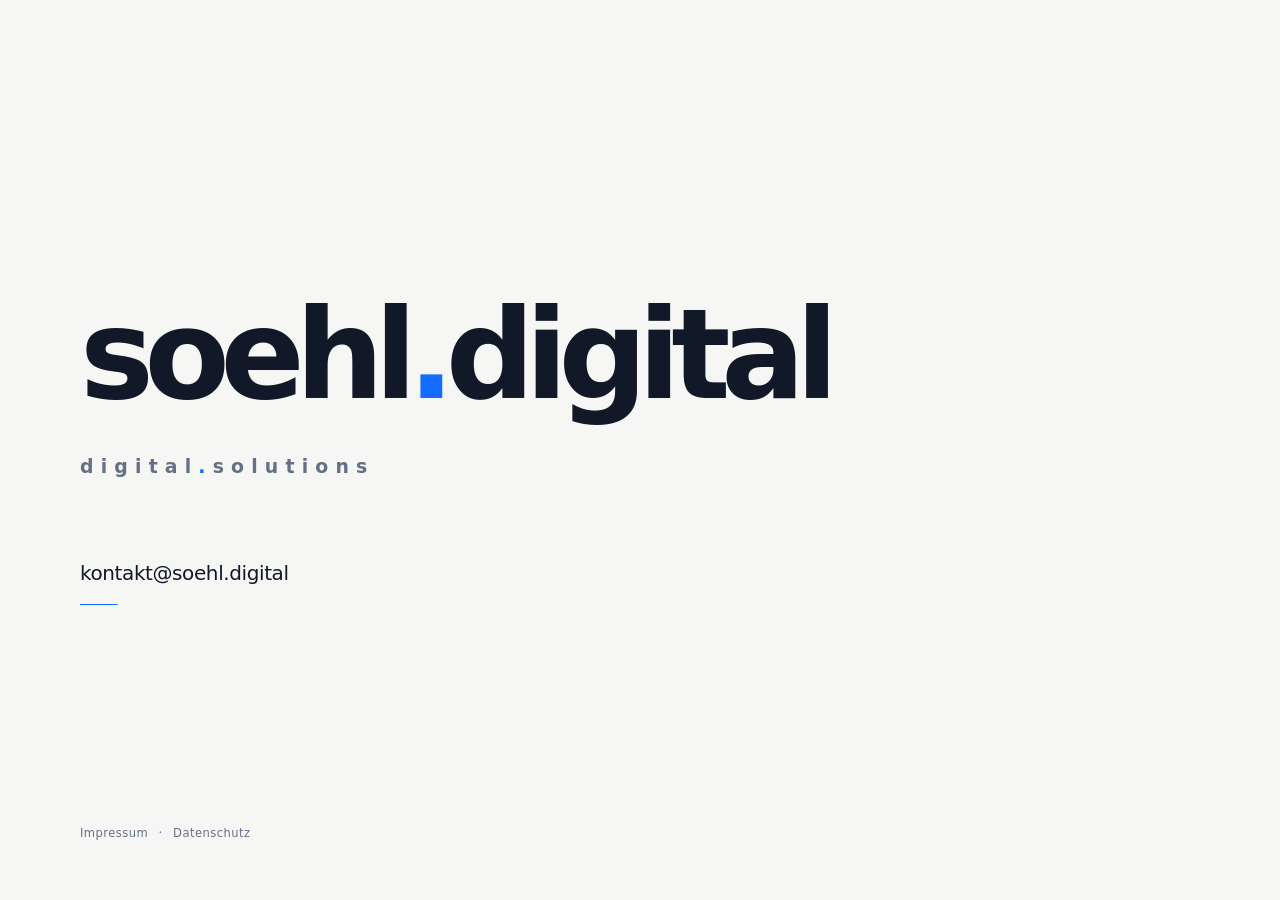
==== commit 22747c30: "überarbeitet" ====
--- a/index.html
+++ b/index.html
@@ -1,582 +1,40 @@
-<!DOCTYPE html>
+<!doctype html>
 <html lang="de">
 <head>
-<meta charset="UTF-8">
-<meta name="viewport" content="width=device-width, initial-scale=1.0">
-<title>Soehl Digital - Lokale KI-Agenten für Unternehmen</title>
-<meta name="description" content="Soehl Digital entwickelt lokale und private KI-Systeme, KI-Agenten und Automatisierung für Unternehmen - pragmatisch, technisch sauber und ohne Cloud-Zwang.">
-<meta name="robots" content="index,follow">
-<meta name="theme-color" content="#ffffff">
-<link rel="canonical" href="https://soehl.digital/">
-<link rel="icon" href="/favicon.svg" type="image/svg+xml">
-
-<meta property="og:type" content="website">
-<meta property="og:url" content="https://soehl.digital/">
-<meta property="og:title" content="Soehl Digital - Lokale KI-Agenten">
-<meta property="og:description" content="Private AI-Systeme und KI-Agenten, die auf eigener Infrastruktur laufen.">
-<meta property="og:image" content="https://soehl.digital/og.png">
-<meta property="og:locale" content="de_DE">
-<meta name="twitter:card" content="summary_large_image">
-
-<style>
-:root {
-  color-scheme: light;
-  --bg: #ffffff;
-  --surface: #f7f8fb;
-  --surface-strong: #eef2f7;
-  --text: #111318;
-  --muted: #626a76;
-  --line: #e4e8ef;
-  --accent: #2f6fed;
-  --accent-soft: #eaf1ff;
-  --shadow: 0 22px 70px rgba(17, 24, 39, .08);
-  --radius: 8px;
-}
-
-* {
-  box-sizing: border-box;
-}
-
-html {
-  scroll-behavior: smooth;
-}
-
-body {
-  margin: 0;
-  background: var(--bg);
-  color: var(--text);
-  font-family: Inter, ui-sans-serif, system-ui, -apple-system, BlinkMacSystemFont, "Segoe UI", sans-serif;
-  text-rendering: optimizeLegibility;
-  -webkit-font-smoothing: antialiased;
-  overflow-x: hidden;
-}
-
-a {
-  color: inherit;
-  text-decoration: none;
-}
-
-.site-header {
-  position: sticky;
-  top: 0;
-  z-index: 10;
-  background: rgba(255, 255, 255, .86);
-  border-bottom: 1px solid rgba(228, 232, 239, .78);
-  backdrop-filter: blur(16px);
-}
-
-.nav {
-  width: min(1120px, calc(100% - 40px));
-  min-height: 72px;
-  margin: 0 auto;
-  display: flex;
-  align-items: center;
-  justify-content: space-between;
-  gap: 24px;
-}
-
-.brand {
-  display: inline-flex;
-  align-items: center;
-  gap: 10px;
-  font-size: .95rem;
-  font-weight: 650;
-  letter-spacing: -.01em;
-}
-
-.brand img {
-  width: 30px;
-  height: 30px;
-}
-
-.nav-links {
-  display: flex;
-  align-items: center;
-  gap: 22px;
-  color: var(--muted);
-  font-size: .92rem;
-}
-
-.nav-links a {
-  transition: color .18s ease;
-}
-
-.nav-links a:hover {
-  color: var(--text);
-}
-
-.page {
-  overflow: hidden;
-}
-
-.section {
-  width: min(1120px, calc(100% - 40px));
-  margin: 0 auto;
-}
-
-.hero {
-  padding: clamp(72px, 10vw, 132px) 0 56px;
-  text-align: center;
-}
-
-h1,
-h2,
-h3,
-p {
-  margin: 0;
-  overflow-wrap: break-word;
-}
-
-h1 {
-  max-width: 920px;
-  margin: 0 auto;
-  font-size: clamp(2.35rem, 5.6vw, 4.8rem);
-  line-height: 1.04;
-  letter-spacing: -.045em;
-}
-
-.hero-subline {
-  max-width: 650px;
-  margin: 26px auto 0;
-  color: var(--muted);
-  font-size: clamp(1.08rem, 2.4vw, 1.35rem);
-  line-height: 1.55;
-  letter-spacing: -.015em;
-  overflow-wrap: break-word;
-}
-
-.actions {
-  display: flex;
-  justify-content: center;
-  flex-wrap: wrap;
-  gap: 12px;
-  margin-top: 34px;
-}
-
-.button {
-  display: inline-flex;
-  align-items: center;
-  justify-content: center;
-  min-height: 44px;
-  padding: 0 18px;
-  border: 1px solid var(--line);
-  border-radius: 999px;
-  font-weight: 600;
-  font-size: .94rem;
-  transition: transform .18s ease, border-color .18s ease, background .18s ease;
-}
-
-.button.primary {
-  background: var(--text);
-  border-color: var(--text);
-  color: #fff;
-}
-
-.button.secondary {
-  background: #fff;
-  color: var(--text);
-}
-
-.button:hover {
-  transform: translateY(-1px);
-  border-color: #cbd3df;
-}
-
-.video-stage {
-  margin-top: clamp(44px, 7vw, 72px);
-}
-
-.video-shell {
-  position: relative;
-  width: min(1040px, 100%);
-  margin: 0 auto;
-  overflow: hidden;
-  border: 1px solid var(--line);
-  border-radius: 8px;
-  background: #0d1117;
-  box-shadow: var(--shadow);
-  aspect-ratio: 16 / 9;
-}
-
-.video-shell iframe {
-  position: absolute;
-  inset: 0;
-  width: 100%;
-  height: 100%;
-  border: 0;
-}
-
-.sr-only {
-  position: absolute;
-  width: 1px;
-  height: 1px;
-  padding: 0;
-  margin: -1px;
-  overflow: hidden;
-  clip: rect(0, 0, 0, 0);
-  white-space: nowrap;
-  border: 0;
-}
-
-.focus {
-  padding: 60px 0 42px;
-}
-
-.section-heading {
-  max-width: 700px;
-  margin-bottom: 26px;
-}
-
-.section-kicker {
-  margin-bottom: 12px;
-  color: var(--accent);
-  font-size: .82rem;
-  font-weight: 700;
-  letter-spacing: .08em;
-  text-transform: uppercase;
-}
-
-h2 {
-  font-size: clamp(1.45rem, 2.7vw, 2.35rem);
-  line-height: 1.12;
-  letter-spacing: -.035em;
-}
-
-.focus-grid {
-  display: grid;
-  grid-template-columns: repeat(3, minmax(0, 1fr));
-  gap: 14px;
-}
-
-.card {
-  min-height: 180px;
-  padding: 24px;
-  border: 1px solid var(--line);
-  border-radius: var(--radius);
-  background: #fff;
-  transition: transform .18s ease, border-color .18s ease, box-shadow .18s ease;
-}
-
-.card:hover {
-  transform: translateY(-2px);
-  border-color: #d3d9e4;
-  box-shadow: 0 18px 45px rgba(17, 24, 39, .06);
-}
-
-.icon {
-  display: grid;
-  place-items: center;
-  width: 36px;
-  height: 36px;
-  margin-bottom: 22px;
-  border-radius: 8px;
-  background: var(--accent-soft);
-  color: var(--accent);
-}
-
-.icon svg {
-  width: 19px;
-  height: 19px;
-  stroke: currentColor;
-  stroke-width: 1.9;
-  fill: none;
-  stroke-linecap: round;
-  stroke-linejoin: round;
-}
-
-h3 {
-  font-size: 1.05rem;
-  letter-spacing: -.018em;
-}
-
-.card p,
-.contact-copy {
-  margin-top: 10px;
-  color: var(--muted);
-  font-size: .98rem;
-  line-height: 1.58;
-}
-
-.contact {
-  padding: 72px 0 96px;
-}
-
-.contact-panel {
-  display: grid;
-  grid-template-columns: minmax(0, 1.1fr) minmax(280px, .7fr);
-  gap: clamp(28px, 6vw, 64px);
-  align-items: center;
-  padding: clamp(30px, 5vw, 54px);
-  border: 1px solid var(--line);
-  border-radius: 8px;
-  background: var(--surface);
-}
-
-.mail-card {
-  padding: 22px;
-  border: 1px solid var(--line);
-  border-radius: var(--radius);
-  background: #fff;
-}
-
-.mail-label {
-  color: var(--muted);
-  font-size: .84rem;
-}
-
-.mail-link {
-  display: inline-block;
-  margin-top: 8px;
-  color: var(--text);
-  font-size: clamp(1.1rem, 2.4vw, 1.45rem);
-  font-weight: 650;
-  letter-spacing: -.025em;
-}
-
-.mail-link:hover {
-  color: var(--accent);
-}
-
-.site-footer {
-  border-top: 1px solid var(--line);
-}
-
-.footer-inner {
-  width: min(1120px, calc(100% - 40px));
-  min-height: 92px;
-  margin: 0 auto;
-  display: flex;
-  align-items: center;
-  justify-content: space-between;
-  gap: 22px;
-  color: var(--muted);
-  font-size: .92rem;
-}
-
-.footer-links {
-  display: flex;
-  flex-wrap: wrap;
-  gap: 18px;
-}
-
-.footer-links a:hover {
-  color: var(--text);
-}
-
-.reveal {
-  animation: fadeUp .55s ease both;
-}
-
-.reveal.delay-1 {
-  animation-delay: .08s;
-}
-
-.reveal.delay-2 {
-  animation-delay: .16s;
-}
-
-@keyframes fadeUp {
-  from {
-    opacity: 0;
-    transform: translateY(14px);
-  }
-  to {
-    opacity: 1;
-    transform: translateY(0);
-  }
-}
-
-@media (prefers-reduced-motion: reduce) {
-  *,
-  *::before,
-  *::after {
-    scroll-behavior: auto !important;
-    animation-duration: .001ms !important;
-    transition-duration: .001ms !important;
-  }
-}
-
-@media (max-width: 820px) {
-  .nav {
-    min-height: 66px;
-  }
-
-  .nav-links {
-    display: none;
-  }
-
-  .hero {
-    padding-top: 58px;
-  }
-
-  .focus-grid,
-  .contact-panel {
-    grid-template-columns: 1fr;
-  }
-
-  .footer-inner {
-    align-items: flex-start;
-    flex-direction: column;
-    justify-content: center;
-    padding: 24px 0;
-  }
-}
-
-@media (max-width: 520px) {
-  .section,
-  .nav,
-  .footer-inner {
-    width: min(1120px, calc(100% - 32px));
-  }
-
-  .hero-subline {
-    max-width: 320px;
-    font-size: 1rem;
-  }
-
-  .actions {
-    max-width: 300px;
-    margin-left: auto;
-    margin-right: auto;
-  }
-
-  .video-stage {
-    max-width: 280px;
-    margin-left: auto;
-    margin-right: auto;
-  }
-
-  .focus {
-    padding-top: 50px;
-  }
-
-  .section-heading {
-    max-width: 320px;
-  }
-
-  .focus-grid {
-    max-width: 280px;
-    margin-left: auto;
-    margin-right: auto;
-  }
-
-  .card {
-    padding: 22px;
-    overflow: hidden;
-  }
-
-  h1 {
-    font-size: clamp(1.8rem, 8.1vw, 2.1rem);
-    line-height: 1.08;
-    letter-spacing: -.04em;
-  }
-
-  .button {
-    width: 100%;
-  }
-
-  .card {
-    min-height: auto;
-  }
-}
-</style>
+  <meta charset="utf-8">
+  <meta name="viewport" content="width=device-width, initial-scale=1">
+  <title>soehl.digital – digital.solutions</title>
+  <meta name="description" content="soehl.digital – digital.solutions. Kontakt per E-Mail.">
+  <meta name="robots" content="index,follow">
+  <meta name="theme-color" content="#f6f7f4">
+  <link rel="canonical" href="https://soehl.digital/">
+  <link rel="icon" href="/favicon.svg" type="image/svg+xml">
+  <link rel="stylesheet" href="/assets/site.css">
+  <meta property="og:type" content="website">
+  <meta property="og:site_name" content="soehl.digital">
+  <meta property="og:url" content="https://soehl.digital/">
+  <meta property="og:title" content="soehl.digital – digital.solutions">
+  <meta property="og:description" content="soehl.digital – digital.solutions. Kontakt per E-Mail.">
+  <meta property="og:image" content="https://soehl.digital/og.png">
+  <meta property="og:image:alt" content="soehl.digital – digital.solutions">
+  <meta property="og:locale" content="de_DE">
+  <meta name="twitter:card" content="summary_large_image">
+  <meta name="twitter:title" content="soehl.digital – digital.solutions">
+  <meta name="twitter:description" content="soehl.digital – digital.solutions. Kontakt per E-Mail.">
+  <meta name="twitter:image" content="https://soehl.digital/og.png">
 </head>
-
-<body>
-<header class="site-header">
-  <nav class="nav" aria-label="Hauptnavigation">
-    <a class="brand" href="/" aria-label="Soehl Digital Startseite">
-      <img src="/assets/logo.svg" alt="">
-      <span>Soehl Digital</span>
-    </a>
-    <div class="nav-links">
-      <a href="#fokus">Fokus</a>
-      <a href="#demo">Demo</a>
-      <a href="#kommunikation">Kommunikation</a>
+<body class="home">
+  <main class="intro" aria-labelledby="brand">
+    <div class="wordmark">
+      <h1 id="brand" class="brand-name" aria-label="soehl.digital"><span aria-hidden="true">soehl<span class="dot">.</span>digital</span></h1>
+      <p class="claim" aria-label="digital.solutions"><span aria-hidden="true">digital<span class="dot">.</span>solutions</span></p>
     </div>
-  </nav>
-</header>
-
-<main class="page">
-  <section class="section hero">
-    <h1 class="reveal delay-1">Lokale KI-Agenten<br>für Unternehmen.</h1>
-    <p class="hero-subline reveal delay-2">
-      KI-Systeme, die auf eigener Infrastruktur laufen: technisch sauber, datenschutzbewusst und ohne unnötigen Cloud-Zwang.
-    </p>
-    <div class="actions reveal delay-2">
-      <a class="button primary" href="#demo">Demo ansehen</a>
-      <a class="button secondary" href="mailto:kontakt@soehl.digital">kontakt@soehl.digital</a>
-    </div>
-
-    <div class="video-stage reveal delay-2" aria-labelledby="hero-video-title">
-      <h2 id="hero-video-title" class="sr-only">Demo Video</h2>
-      <div class="video-shell">
-        <iframe
-          src="https://www.youtube-nocookie.com/embed/VIDEO_ID_ERSETZEN?rel=0&modestbranding=1"
-          title="Soehl Digital Demo"
-          loading="lazy"
-          allow="accelerometer; autoplay; clipboard-write; encrypted-media; gyroscope; picture-in-picture; web-share"
-          allowfullscreen></iframe>
-      </div>
-    </div>
-  </section>
-
-  <section class="section focus" id="fokus">
-    <div class="section-heading">
-      <p class="section-kicker">Fokus</p>
-      <h2>Praktische KI-Systeme statt Showeffekte.</h2>
-    </div>
-    <div class="focus-grid">
-      <article class="card">
-        <div class="icon" aria-hidden="true">
-          <svg viewBox="0 0 24 24"><path d="M4 7h16M7 4h10M7 20h10M4 17h16M6 7v10M18 7v10"/></svg>
-        </div>
-        <h3>Lokale KI-Modelle</h3>
-        <p>Modelle dort betreiben, wo Daten und Prozesse liegen.</p>
-      </article>
-      <article class="card">
-        <div class="icon" aria-hidden="true">
-          <svg viewBox="0 0 24 24"><path d="M12 3l7 3v5c0 4.5-2.8 8.2-7 10-4.2-1.8-7-5.5-7-10V6l7-3z"/><path d="M9.5 12l1.8 1.8 3.4-4"/></svg>
-        </div>
-        <h3>Private Infrastruktur</h3>
-        <p>Datenflüsse kontrollieren, Abhängigkeiten reduzieren.</p>
-      </article>
-      <article class="card">
-        <div class="icon" aria-hidden="true">
-          <svg viewBox="0 0 24 24"><path d="M7 8a3 3 0 1 0 0-6 3 3 0 0 0 0 6zM17 22a3 3 0 1 0 0-6 3 3 0 0 0 0 6zM17 8a3 3 0 1 0 0-6 3 3 0 0 0 0 6zM7 8v2a2 2 0 0 0 2 2h6a2 2 0 0 1 2 2v2M17 8v8"/></svg>
-        </div>
-        <h3>KI-Agenten</h3>
-        <p>Interne Aufgaben strukturieren und sinnvoll automatisieren.</p>
-      </article>
-    </div>
-  </section>
-
-  <section class="section contact" id="kommunikation">
-    <div class="contact-panel">
-      <div>
-        <p class="section-kicker">Kommunikation</p>
-        <h2>Email-first, strukturiert, asynchron.</h2>
-        <p class="contact-copy">
-          Erste Anfragen laufen digital ein und werden effizient vorsortiert. Das schafft klare Kontexte, weniger Unterbrechungen und bessere technische Antworten.
-        </p>
-      </div>
-      <div class="mail-card">
-        <div class="mail-label">Kontakt per E-Mail</div>
-        <a class="mail-link" href="mailto:kontakt@soehl.digital">kontakt@soehl.digital</a>
-      </div>
-    </div>
-  </section>
-</main>
-
-<footer class="site-footer">
-  <div class="footer-inner">
-    <span>Soehl Digital</span>
-    <div class="footer-links">
-      <a href="/impressum.html">Impressum</a>
-      <a href="/datenschutz.html">Datenschutz</a>
-      <a href="mailto:kontakt@soehl.digital">Email</a>
-    </div>
-  </div>
-</footer>
+    <a class="contact-link" href="mailto:kontakt@soehl.digital">kontakt@soehl.digital</a>
+  </main>
+  <footer class="site-footer" aria-label="Rechtliches">
+    <a href="/impressum.html">Impressum</a>
+    <span aria-hidden="true">·</span>
+    <a href="/datenschutz.html">Datenschutz</a>
+  </footer>
 </body>
 </html>
--- a/assets/site.css
+++ b/assets/site.css
@@ -0,0 +1,232 @@
+:root {
+  color-scheme: light;
+  --background: #f6f7f4;
+  --text: #111827;
+  --muted: #667085;
+  --accent: #146cff;
+  --font: "Avenir Next", Avenir, "Century Gothic", Futura, Montserrat, ui-sans-serif, system-ui, -apple-system, BlinkMacSystemFont, "Segoe UI", sans-serif;
+}
+
+*,
+*::before,
+*::after { box-sizing: border-box; }
+
+html { background: var(--background); }
+
+body {
+  margin: 0;
+  background: var(--background);
+  color: var(--text);
+  font-family: var(--font);
+  text-rendering: optimizeLegibility;
+  -webkit-font-smoothing: antialiased;
+}
+
+a {
+  color: inherit;
+  text-decoration-thickness: .08em;
+  text-underline-offset: .22em;
+}
+
+a:focus-visible {
+  border-radius: .12em;
+  outline: 3px solid var(--accent);
+  outline-offset: 5px;
+}
+
+.dot { color: var(--accent); }
+
+.home {
+  min-height: 100vh;
+  min-height: 100svh;
+  display: grid;
+  grid-template-rows: 1fr auto;
+  padding: clamp(24px, 4vw, 56px);
+}
+
+.intro {
+  width: min(100%, 1120px);
+  margin: 0 auto;
+  display: flex;
+  flex-direction: column;
+  justify-content: center;
+  align-items: flex-start;
+  gap: clamp(48px, 8vh, 88px);
+  padding-block: clamp(72px, 13vh, 150px) clamp(64px, 10vh, 112px);
+  animation: enter .7s cubic-bezier(.22, 1, .36, 1) both;
+}
+
+.brand-name,
+.claim {
+  margin: 0;
+  white-space: nowrap;
+}
+
+.brand-name {
+  font-size: clamp(2.5rem, 9.7vw, 8.1rem);
+  font-weight: 650;
+  line-height: .9;
+  letter-spacing: -.075em;
+}
+
+.claim {
+  margin-top: clamp(22px, 3.5vw, 42px);
+  color: var(--muted);
+  font-size: clamp(.82rem, 1.8vw, 1.18rem);
+  font-weight: 600;
+  letter-spacing: clamp(.16em, .8vw, .38em);
+  line-height: 1.3;
+}
+
+.contact-link {
+  position: relative;
+  min-height: 44px;
+  display: inline-flex;
+  align-items: center;
+  color: var(--text);
+  font-size: clamp(1rem, 2vw, 1.25rem);
+  font-weight: 500;
+  letter-spacing: -.02em;
+  text-decoration: none;
+  transition: color .2s ease;
+}
+
+.contact-link::after {
+  position: absolute;
+  right: 0;
+  bottom: -.5em;
+  left: 0;
+  height: 1px;
+  background: var(--accent);
+  content: "";
+  transform: scaleX(.18);
+  transform-origin: left;
+  transition: transform .25s cubic-bezier(.22, 1, .36, 1);
+}
+
+.contact-link:hover,
+.contact-link:focus-visible { color: var(--accent); }
+
+.contact-link:hover::after,
+.contact-link:focus-visible::after { transform: scaleX(1); }
+
+.site-footer {
+  width: min(100%, 1120px);
+  margin: 0 auto;
+  display: flex;
+  align-items: center;
+  gap: .65rem;
+  color: var(--muted);
+  font-size: .72rem;
+  letter-spacing: .04em;
+}
+
+.site-footer a {
+  display: inline-flex;
+  align-items: center;
+  min-height: 32px;
+  text-decoration: none;
+  transition: color .2s ease;
+}
+
+.site-footer a:hover,
+.site-footer a:focus-visible { color: var(--text); }
+
+.legal-page,
+.error-page {
+  min-height: 100vh;
+  min-height: 100svh;
+}
+
+.legal-shell {
+  width: min(720px, calc(100% - 48px));
+  margin: 0 auto;
+  padding: clamp(38px, 7vw, 80px) 0 clamp(72px, 10vw, 120px);
+}
+
+.legal-brand {
+  display: inline-block;
+  margin-bottom: clamp(64px, 11vw, 116px);
+  font-size: 1rem;
+  font-weight: 650;
+  letter-spacing: -.04em;
+  text-decoration: none;
+}
+
+.legal-content h1 {
+  margin: 0 0 clamp(42px, 7vw, 64px);
+  font-size: clamp(2.8rem, 8vw, 5.4rem);
+  font-weight: 650;
+  line-height: .95;
+  letter-spacing: -.065em;
+}
+
+.legal-content h2 {
+  margin: 2.4rem 0 .65rem;
+  font-size: .82rem;
+  font-weight: 700;
+  letter-spacing: .08em;
+  text-transform: uppercase;
+}
+
+.legal-content p {
+  margin: 0 0 1.5rem;
+  color: var(--muted);
+  font-size: 1rem;
+  line-height: 1.75;
+}
+
+.legal-content a,
+.error-content a {
+  color: var(--text);
+  transition: color .2s ease;
+}
+
+.legal-content a:hover,
+.legal-content a:focus-visible,
+.error-content a:hover,
+.error-content a:focus-visible { color: var(--accent); }
+
+.error-page {
+  display: grid;
+  place-items: center;
+  padding: 24px;
+}
+
+.error-content { text-align: center; }
+
+.error-code {
+  margin: 0;
+  font-size: clamp(5rem, 22vw, 11rem);
+  font-weight: 650;
+  line-height: .85;
+  letter-spacing: -.08em;
+}
+
+.error-content > p:not(.error-code) {
+  margin: 2.5rem 0 1.25rem;
+  color: var(--muted);
+}
+
+@keyframes enter {
+  from { opacity: 0; transform: translateY(12px); }
+  to { opacity: 1; transform: translateY(0); }
+}
+
+@media (max-width: 420px) {
+  .home { padding-inline: 20px; }
+  .brand-name { font-size: clamp(2.25rem, 12vw, 3rem); }
+  .claim { letter-spacing: .14em; }
+  .legal-shell { width: min(100% - 40px, 720px); }
+}
+
+@media (prefers-reduced-motion: reduce) {
+  *,
+  *::before,
+  *::after {
+    scroll-behavior: auto !important;
+    animation-duration: .001ms !important;
+    animation-iteration-count: 1 !important;
+    transition-duration: .001ms !important;
+  }
+}
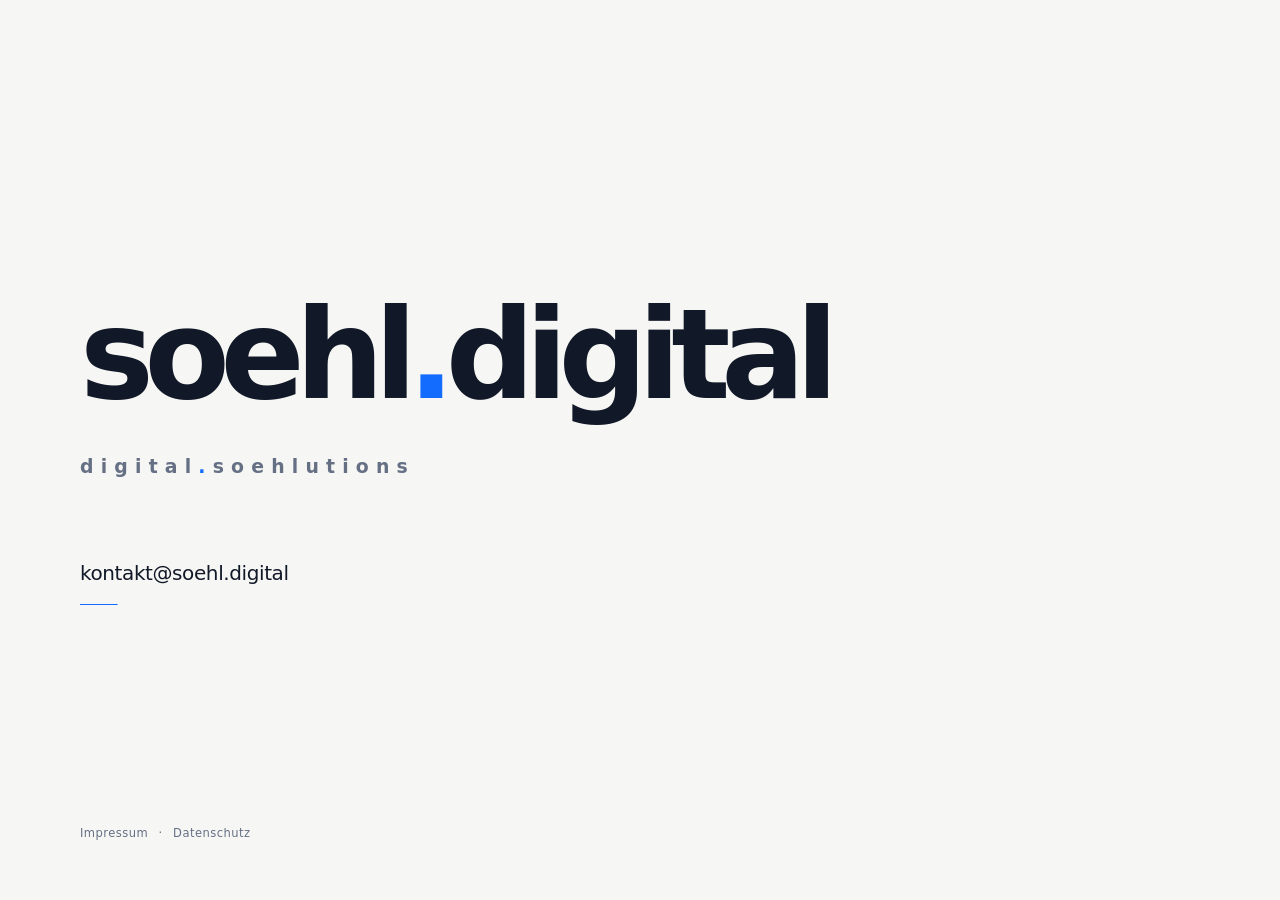
==== commit a2eee9cd: "-" ====
--- a/index.html
+++ b/index.html
@@ -3,8 +3,8 @@
 <head>
   <meta charset="utf-8">
   <meta name="viewport" content="width=device-width, initial-scale=1">
-  <title>soehl.digital – digital.solutions</title>
-  <meta name="description" content="soehl.digital – digital.solutions. Kontakt per E-Mail.">
+  <title>soehl.digital – digital.soehlutions</title>
+  <meta name="description" content="soehl.digital – digital.soehlutions. Kontakt per E-Mail.">
   <meta name="robots" content="index,follow">
   <meta name="theme-color" content="#f6f7f4">
   <link rel="canonical" href="https://soehl.digital/">
@@ -13,21 +13,21 @@
   <meta property="og:type" content="website">
   <meta property="og:site_name" content="soehl.digital">
   <meta property="og:url" content="https://soehl.digital/">
-  <meta property="og:title" content="soehl.digital – digital.solutions">
-  <meta property="og:description" content="soehl.digital – digital.solutions. Kontakt per E-Mail.">
+  <meta property="og:title" content="soehl.digital – digital.soehlutions">
+  <meta property="og:description" content="soehl.digital – digital.soehlutions. Kontakt per E-Mail.">
   <meta property="og:image" content="https://soehl.digital/og.png">
-  <meta property="og:image:alt" content="soehl.digital – digital.solutions">
+  <meta property="og:image:alt" content="soehl.digital – digital.soehlutions">
   <meta property="og:locale" content="de_DE">
   <meta name="twitter:card" content="summary_large_image">
-  <meta name="twitter:title" content="soehl.digital – digital.solutions">
-  <meta name="twitter:description" content="soehl.digital – digital.solutions. Kontakt per E-Mail.">
+  <meta name="twitter:title" content="soehl.digital – digital.soehlutions">
+  <meta name="twitter:description" content="soehl.digital – digital.soehlutions. Kontakt per E-Mail.">
   <meta name="twitter:image" content="https://soehl.digital/og.png">
 </head>
 <body class="home">
   <main class="intro" aria-labelledby="brand">
     <div class="wordmark">
       <h1 id="brand" class="brand-name" aria-label="soehl.digital"><span aria-hidden="true">soehl<span class="dot">.</span>digital</span></h1>
-      <p class="claim" aria-label="digital.solutions"><span aria-hidden="true">digital<span class="dot">.</span>solutions</span></p>
+      <p class="claim" aria-label="digital.soehlutions"><span aria-hidden="true">digital<span class="dot">.</span>soehlutions</span></p>
     </div>
     <a class="contact-link" href="mailto:kontakt@soehl.digital">kontakt@soehl.digital</a>
   </main>
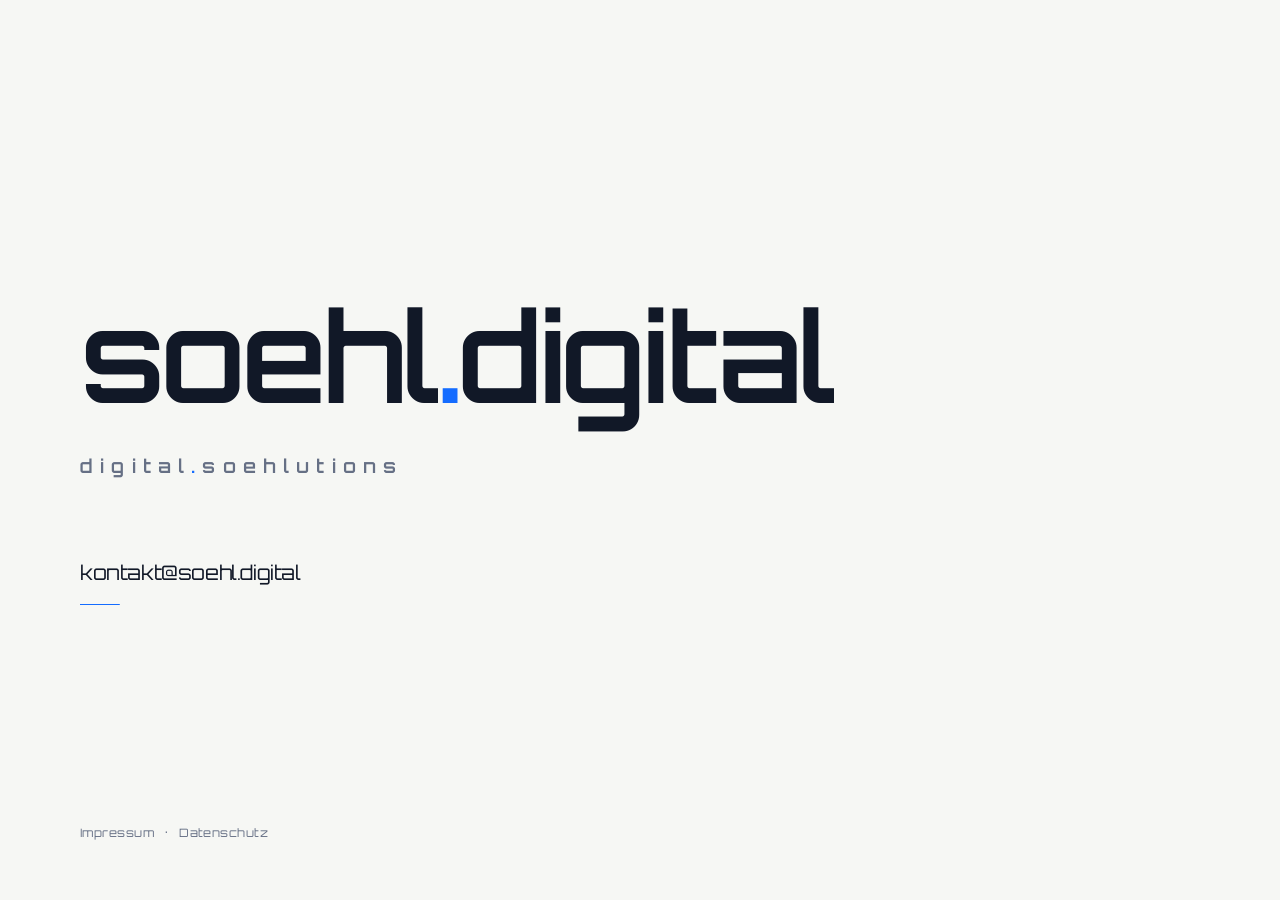
==== commit 3be2353a: "-" ====
--- a/index.html
+++ b/index.html
@@ -9,7 +9,7 @@
   <meta name="theme-color" content="#f6f7f4">
   <link rel="canonical" href="https://soehl.digital/">
   <link rel="icon" href="/favicon.svg" type="image/svg+xml">
-  <link rel="stylesheet" href="/assets/site.css">
+  <link rel="stylesheet" href="/assets/site.css?v=orbitron-1">
   <meta property="og:type" content="website">
   <meta property="og:site_name" content="soehl.digital">
   <meta property="og:url" content="https://soehl.digital/">
--- a/assets/site.css
+++ b/assets/site.css
@@ -1,9 +1,26 @@
+@font-face {
+  font-family: "Orbitron Local";
+  src: url("/assets/fonts/orbitron-400.woff2") format("woff2");
+  font-weight: 400;
+  font-style: normal;
+  font-display: swap;
+}
+
+@font-face {
+  font-family: "Orbitron Local";
+  src: url("/assets/fonts/orbitron-600.woff2") format("woff2");
+  font-weight: 600;
+  font-style: normal;
+  font-display: swap;
+}
+
 :root {
   color-scheme: light;
   --background: #f6f7f4;
   --text: #111827;
   --muted: #667085;
   --accent: #146cff;
+  --font-display: "Orbitron Local", "Bahnschrift", "Segoe UI", system-ui, sans-serif;
   --font: "Avenir Next", Avenir, "Century Gothic", Futura, Montserrat, ui-sans-serif, system-ui, -apple-system, BlinkMacSystemFont, "Segoe UI", sans-serif;
 }
 
@@ -63,15 +80,17 @@
 }
 
 .brand-name {
+  font-family: var(--font-display);
   font-size: clamp(2.5rem, 9.7vw, 8.1rem);
-  font-weight: 650;
+  font-weight: 600;
   line-height: .9;
-  letter-spacing: -.075em;
+  letter-spacing: -.035em;
 }
 
 .claim {
   margin-top: clamp(22px, 3.5vw, 42px);
   color: var(--muted);
+  font-family: var(--font-display);
   font-size: clamp(.82rem, 1.8vw, 1.18rem);
   font-weight: 600;
   letter-spacing: clamp(.16em, .8vw, .38em);
@@ -84,8 +103,9 @@
   display: inline-flex;
   align-items: center;
   color: var(--text);
+  font-family: var(--font-display);
   font-size: clamp(1rem, 2vw, 1.25rem);
-  font-weight: 500;
+  font-weight: 400;
   letter-spacing: -.02em;
   text-decoration: none;
   transition: color .2s ease;
@@ -117,6 +137,7 @@
   align-items: center;
   gap: .65rem;
   color: var(--muted);
+  font-family: var(--font-display);
   font-size: .72rem;
   letter-spacing: .04em;
 }
@@ -147,24 +168,27 @@
 .legal-brand {
   display: inline-block;
   margin-bottom: clamp(64px, 11vw, 116px);
+  font-family: var(--font-display);
   font-size: 1rem;
-  font-weight: 650;
+  font-weight: 600;
   letter-spacing: -.04em;
   text-decoration: none;
 }
 
 .legal-content h1 {
   margin: 0 0 clamp(42px, 7vw, 64px);
+  font-family: var(--font-display);
   font-size: clamp(2.8rem, 8vw, 5.4rem);
-  font-weight: 650;
+  font-weight: 600;
   line-height: .95;
   letter-spacing: -.065em;
 }
 
 .legal-content h2 {
   margin: 2.4rem 0 .65rem;
+  font-family: var(--font-display);
   font-size: .82rem;
-  font-weight: 700;
+  font-weight: 600;
   letter-spacing: .08em;
   text-transform: uppercase;
 }
@@ -197,8 +221,9 @@
 
 .error-code {
   margin: 0;
+  font-family: var(--font-display);
   font-size: clamp(5rem, 22vw, 11rem);
-  font-weight: 650;
+  font-weight: 600;
   line-height: .85;
   letter-spacing: -.08em;
 }
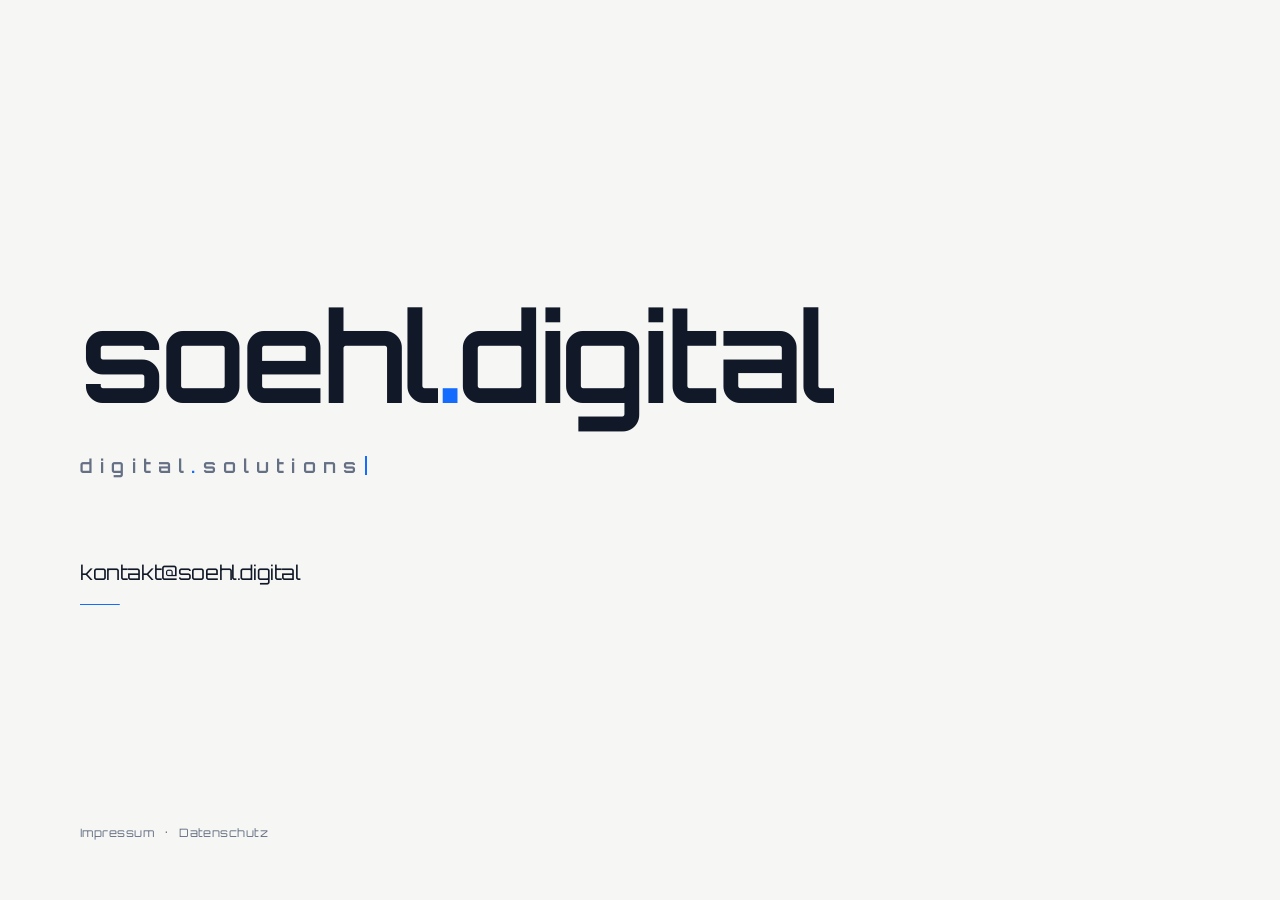
==== commit 04969104: "animation" ====
--- a/index.html
+++ b/index.html
@@ -9,7 +9,7 @@
   <meta name="theme-color" content="#f6f7f4">
   <link rel="canonical" href="https://soehl.digital/">
   <link rel="icon" href="/favicon.svg" type="image/svg+xml">
-  <link rel="stylesheet" href="/assets/site.css?v=orbitron-1">
+  <link rel="stylesheet" href="/assets/site.css?v=typing-1">
   <meta property="og:type" content="website">
   <meta property="og:site_name" content="soehl.digital">
   <meta property="og:url" content="https://soehl.digital/">
@@ -27,7 +27,9 @@
   <main class="intro" aria-labelledby="brand">
     <div class="wordmark">
       <h1 id="brand" class="brand-name" aria-label="soehl.digital"><span aria-hidden="true">soehl<span class="dot">.</span>digital</span></h1>
-      <p class="claim" aria-label="digital.soehlutions"><span aria-hidden="true">digital<span class="dot">.</span>soehlutions</span></p>
+      <p class="claim" aria-label="digital.soehlutions">
+        <span class="claim-visual" aria-hidden="true">digital<span class="dot">.</span>solutions<span class="claim-cursor"></span></span>
+      </p>
     </div>
     <a class="contact-link" href="mailto:kontakt@soehl.digital">kontakt@soehl.digital</a>
   </main>
@@ -36,5 +38,80 @@
     <span aria-hidden="true">·</span>
     <a href="/datenschutz.html">Datenschutz</a>
   </footer>
+  <script>
+    (() => {
+      const visual = document.querySelector(".claim-visual");
+      if (!visual) return;
+
+      const initialText = "digital.solutions";
+      const finalText = "digital.soehlutions";
+      const insertionPoint = "digital.so".length;
+      const reducedMotion = window.matchMedia("(prefers-reduced-motion: reduce)");
+
+      const render = (text, cursorPosition = null) => {
+        const fragment = document.createDocumentFragment();
+
+        for (let index = 0; index <= text.length; index += 1) {
+          if (index === cursorPosition) {
+            const cursor = document.createElement("span");
+            cursor.className = "claim-cursor";
+            fragment.append(cursor);
+          }
+
+          if (index === text.length) continue;
+
+          if (text[index] === ".") {
+            const dot = document.createElement("span");
+            dot.className = "dot";
+            dot.textContent = ".";
+            fragment.append(dot);
+          } else {
+            fragment.append(document.createTextNode(text[index]));
+          }
+        }
+
+        visual.replaceChildren(fragment);
+      };
+
+      if (reducedMotion.matches) {
+        render(finalText);
+        return;
+      }
+
+      const wait = (milliseconds) => new Promise((resolve) => window.setTimeout(resolve, milliseconds));
+
+      const play = async () => {
+        let text = initialText;
+        let cursorPosition = text.length;
+
+        render(text, cursorPosition);
+        await wait(3000);
+
+        while (cursorPosition > insertionPoint) {
+          cursorPosition -= 1;
+          render(text, cursorPosition);
+          await wait(120);
+        }
+
+        text = `${text.slice(0, cursorPosition)}e${text.slice(cursorPosition)}`;
+        cursorPosition += 1;
+        render(text, cursorPosition);
+        await wait(260);
+
+        text = `${text.slice(0, cursorPosition)}h${text.slice(cursorPosition)}`;
+        cursorPosition += 1;
+        render(text, cursorPosition);
+        await wait(380);
+
+        while (cursorPosition < text.length) {
+          cursorPosition += 1;
+          render(text, cursorPosition);
+          await wait(95);
+        }
+      };
+
+      play();
+    })();
+  </script>
 </body>
 </html>
--- a/assets/site.css
+++ b/assets/site.css
@@ -95,6 +95,17 @@
   font-weight: 600;
   letter-spacing: clamp(.16em, .8vw, .38em);
   line-height: 1.3;
+}
+
+.claim-cursor {
+  display: inline-block;
+  width: 2px;
+  height: 1.05em;
+  margin-left: .12em;
+  background: var(--accent);
+  vertical-align: -.12em;
+  letter-spacing: 0;
+  animation: cursor-blink .82s steps(1, end) infinite;
 }
 
 .contact-link {
@@ -238,6 +249,11 @@
   to { opacity: 1; transform: translateY(0); }
 }
 
+@keyframes cursor-blink {
+  0%, 44% { opacity: 1; }
+  45%, 100% { opacity: 0; }
+}
+
 @media (max-width: 420px) {
   .home { padding-inline: 20px; }
   .brand-name { font-size: clamp(2.25rem, 12vw, 3rem); }
@@ -254,4 +270,6 @@
     animation-iteration-count: 1 !important;
     transition-duration: .001ms !important;
   }
-}
+
+  .claim-cursor { display: none; }
+}
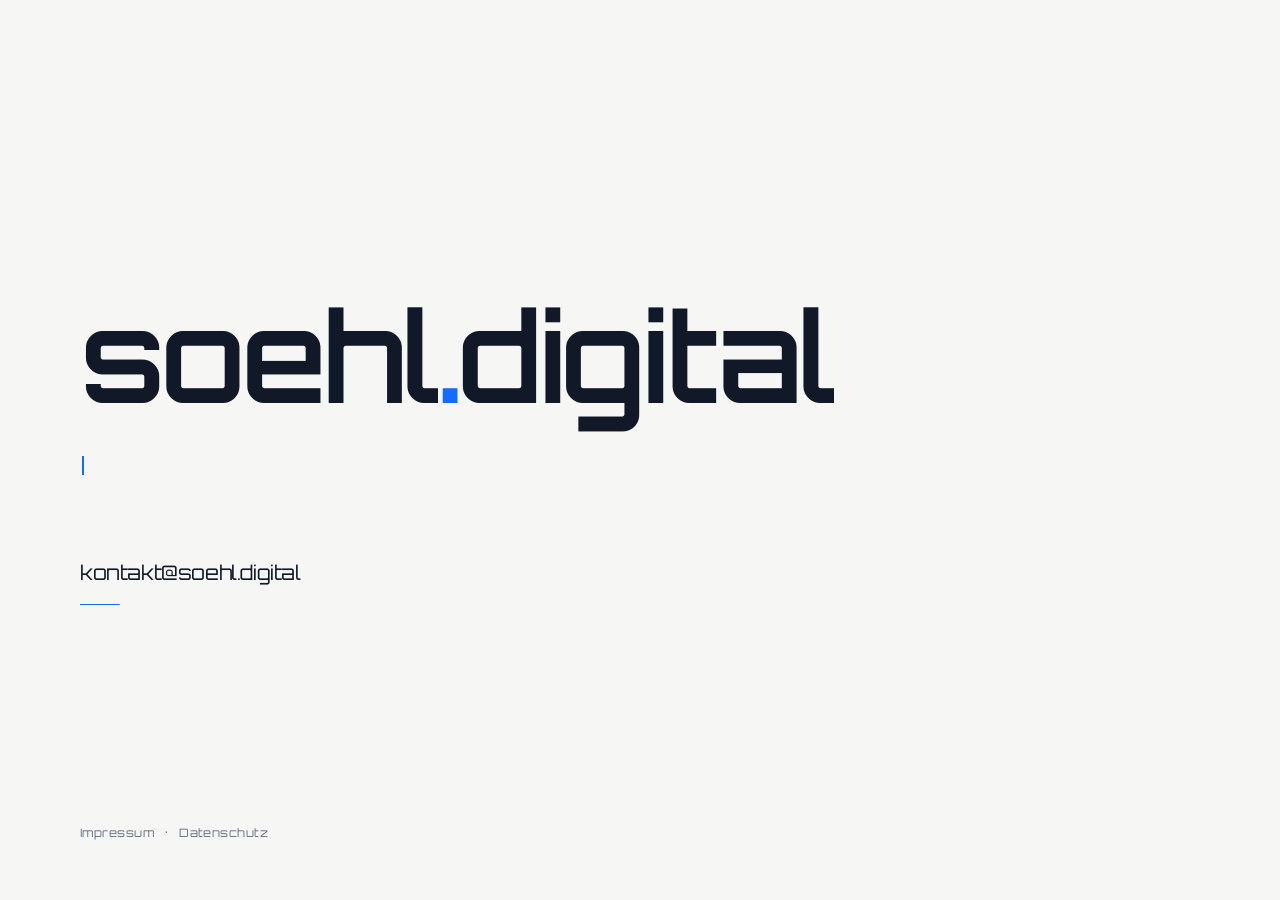
==== commit 2038577f: "noch mehr Animation" ====
--- a/index.html
+++ b/index.html
@@ -28,7 +28,7 @@
     <div class="wordmark">
       <h1 id="brand" class="brand-name" aria-label="soehl.digital"><span aria-hidden="true">soehl<span class="dot">.</span>digital</span></h1>
       <p class="claim" aria-label="digital.soehlutions">
-        <span class="claim-visual" aria-hidden="true">digital<span class="dot">.</span>solutions<span class="claim-cursor"></span></span>
+        <span class="claim-visual" aria-hidden="true"><span class="claim-cursor"></span></span>
       </p>
     </div>
     <a class="contact-link" href="mailto:kontakt@soehl.digital">kontakt@soehl.digital</a>
@@ -81,10 +81,19 @@
       const wait = (milliseconds) => new Promise((resolve) => window.setTimeout(resolve, milliseconds));
 
       const play = async () => {
-        let text = initialText;
-        let cursorPosition = text.length;
+        let text = "";
+        let cursorPosition = 0;
 
         render(text, cursorPosition);
+        await wait(3000);
+
+        for (const character of initialText) {
+          text += character;
+          cursorPosition = text.length;
+          render(text, cursorPosition);
+          await wait(90);
+        }
+
         await wait(3000);
 
         while (cursorPosition > insertionPoint) {
